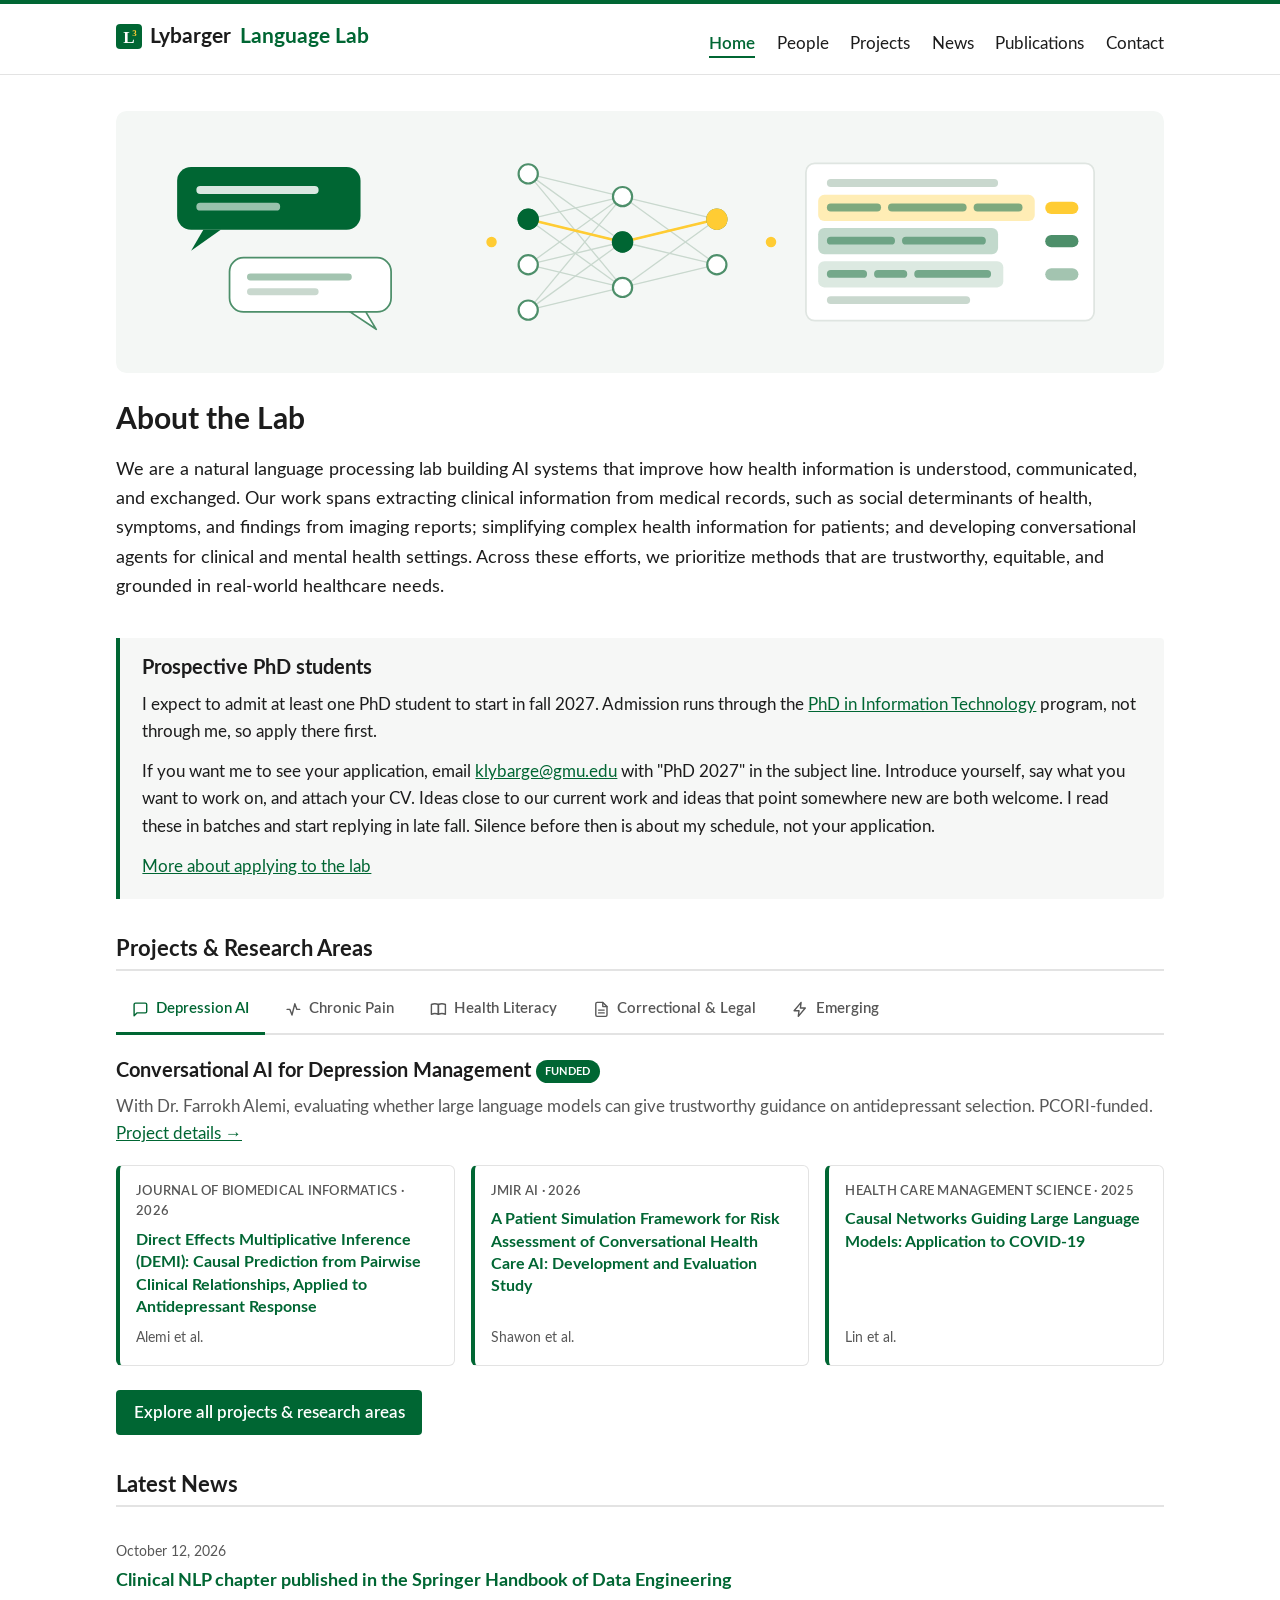
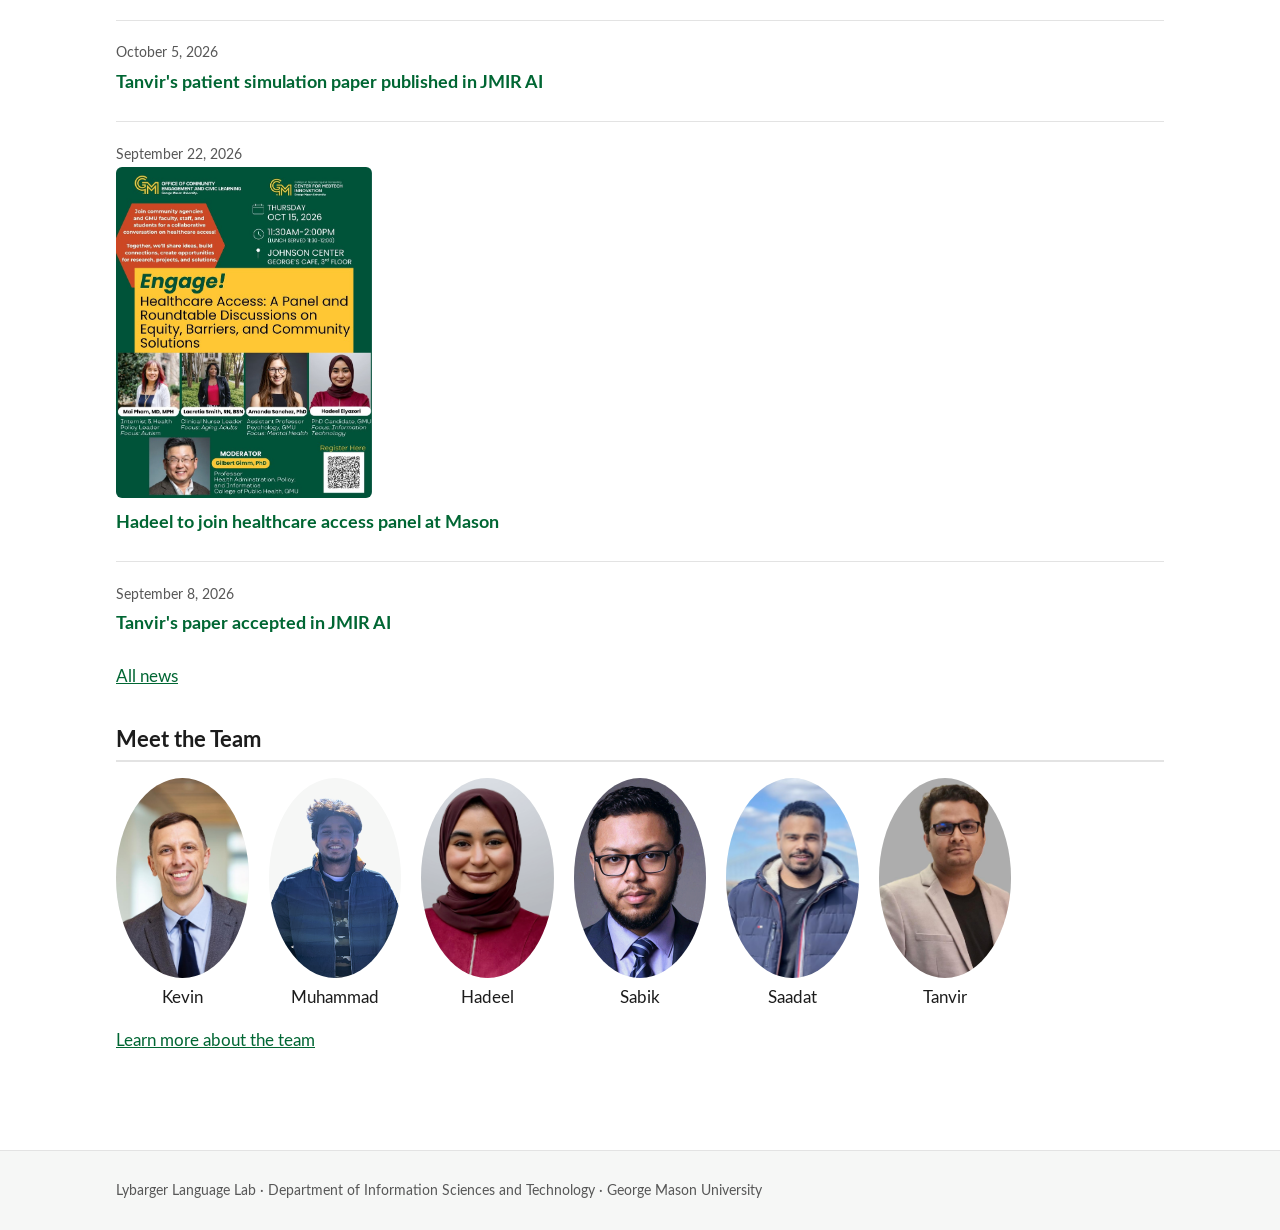
==== site/index.html @ f4a23578 "Sync bib from Tenure: DEMI published, DF-RAG DOI, 2022 abstracts, arXiv preprints; generator accepts" ====
<!DOCTYPE html>
<html lang="en">
<head>
<meta charset="utf-8">
<meta name="viewport" content="width=device-width, initial-scale=1">
<title>Lybarger Language Lab</title>
<meta name="description" content="The Lybarger Language Lab at George Mason University builds NLP and AI systems that improve how health information is understood, communicated, and exchanged.">
<meta property="og:site_name" content="Lybarger Language Lab">
<meta property="og:type" content="website">
<meta property="og:title" content="Lybarger Language Lab">
<meta property="og:description" content="The Lybarger Language Lab at George Mason University builds NLP and AI systems that improve how health information is understood, communicated, and exchanged.">
<meta property="og:url" content="https://www.lybargerlanguagelab.org/">
<meta property="og:image" content="https://www.lybargerlanguagelab.org/assets/images/social-card.png">
<meta property="og:image:alt" content="Lybarger Language Lab: natural language processing and AI for health, George Mason University">
<meta name="twitter:card" content="summary_large_image">
<link rel="canonical" href="https://www.lybargerlanguagelab.org/">
<link rel="icon" href="assets/images/favicon.svg" type="image/svg+xml">
<link rel="stylesheet" href="assets/css/styles.css">
<script type="application/ld+json">
{
  "@context": "https://schema.org",
  "@type": "ResearchOrganization",
  "name": "Lybarger Language Lab",
  "url": "https://www.lybargerlanguagelab.org/",
  "logo": "https://www.lybargerlanguagelab.org/assets/images/social-card.png",
  "parentOrganization": {
    "@type": "CollegeOrUniversity",
    "name": "George Mason University"
  },
  "founder": {"@type": "Person", "name": "Kevin Lybarger"},
  "knowsAbout": ["natural language processing", "clinical informatics",
    "health AI", "conversational agents", "information extraction"]
}
</script>
</head>
<body>
<a class="skip-link" href="#main">Skip to content</a>
<header class="site-header">
  <div class="wrap header-inner">
    <a class="brand" href="index.html"><img class="brand-mark" src="assets/images/favicon.svg" alt="">Lybarger <span>Language Lab</span></a>
    <nav aria-label="Main">
      <ul>
        <li><a href="index.html" aria-current="page">Home</a></li>
        <li><a href="people.html">People</a></li>
        <li><a href="projects.html">Projects</a></li>
        <li><a href="news.html">News</a></li>
        <li><a href="publications.html">Publications</a></li>
        <li><a href="contact.html">Contact</a></li>
      </ul>
    </nav>
  </div>
</header>
<main id="main" class="wrap">

<img class="hero-img" src="assets/images/hero-banner.svg" alt="" width="1200" height="300">

<h1>About the Lab</h1>
<p class="lede">We are a natural language processing lab building AI systems that improve how health information is understood, communicated, and exchanged. Our work spans extracting clinical information from medical records, such as social determinants of health, symptoms, and findings from imaging reports; simplifying complex health information for patients; and developing conversational agents for clinical and mental health settings. Across these efforts, we prioritize methods that are trustworthy, equitable, and grounded in real-world healthcare needs.</p>

<section class="notice" id="prospective-students" aria-labelledby="prospective-students-heading">
  <h2 id="prospective-students-heading">Prospective PhD students</h2>
  <p>I expect to admit at least one PhD student to start in fall 2027. Admission runs through the <a href="https://ist.gmu.edu/academics/graduate-programs/phd-information-technology">PhD in Information Technology</a> program, not through me, so apply there first.</p>
  <p>If you want me to see your application, email <a href="mailto:klybarge@gmu.edu">klybarge@gmu.edu</a> with &quot;PhD 2027&quot; in the subject line. Introduce yourself, say what you want to work on, and attach your CV. Ideas close to our current work and ideas that point somewhere new are both welcome. I read these in batches and start replying in late fall. Silence before then is about my schedule, not your application.</p>
  <p><a href="contact.html#prospective-students">More about applying to the lab</a></p>
</section>

<h2>Projects &amp; Research Areas</h2>
<div class="tabs" id="research-tabs">
  <div class="tab-list" role="tablist" aria-label="Projects and research areas">
    <button type="button" class="tab" role="tab" id="tab-depression-ai" aria-controls="panel-depression-ai" aria-selected="true"><svg viewBox="0 0 24 24" fill="none" stroke="currentColor" stroke-width="2" stroke-linecap="round" stroke-linejoin="round" aria-hidden="true"><path d="M21 15a2 2 0 01-2 2H7l-4 4V5a2 2 0 012-2h14a2 2 0 012 2z"/></svg>Depression AI</button>
    <button type="button" class="tab" role="tab" id="tab-chronic-pain" aria-controls="panel-chronic-pain" aria-selected="false" tabindex="-1"><svg viewBox="0 0 24 24" fill="none" stroke="currentColor" stroke-width="2" stroke-linecap="round" stroke-linejoin="round" aria-hidden="true"><path d="M3 12h4l3 8 4-16 3 8h4"/></svg>Chronic Pain</button>
    <button type="button" class="tab" role="tab" id="tab-health-literacy" aria-controls="panel-health-literacy" aria-selected="false" tabindex="-1"><svg viewBox="0 0 24 24" fill="none" stroke="currentColor" stroke-width="2" stroke-linecap="round" stroke-linejoin="round" aria-hidden="true"><path d="M2 5c3-1.4 7-1.4 10 0v14c-3-1.4-7-1.4-10 0V5z"/><path d="M22 5c-3-1.4-7-1.4-10 0v14c3-1.4 7-1.4 10 0V5z"/></svg>Health Literacy</button>
    <button type="button" class="tab" role="tab" id="tab-correctional-records" aria-controls="panel-correctional-records" aria-selected="false" tabindex="-1"><svg viewBox="0 0 24 24" fill="none" stroke="currentColor" stroke-width="2" stroke-linecap="round" stroke-linejoin="round" aria-hidden="true"><path d="M14 2H6a2 2 0 00-2 2v16a2 2 0 002 2h12a2 2 0 002-2V8z"/><path d="M14 2v6h6M8 13h8M8 17h8"/></svg>Correctional &amp; Legal</button>
    <button type="button" class="tab" role="tab" id="tab-emerging" aria-controls="panel-emerging" aria-selected="false" tabindex="-1"><svg viewBox="0 0 24 24" fill="none" stroke="currentColor" stroke-width="2" stroke-linecap="round" stroke-linejoin="round" aria-hidden="true"><path d="M13 2 3 14h7l-1 8 10-12h-7l1-8z"/></svg>Emerging</button>
  </div>

  <section class="tab-panel" role="tabpanel" id="panel-depression-ai" aria-labelledby="tab-depression-ai">
    <h3>Conversational AI for Depression Management <span class="badge">Funded</span></h3>
    <p class="tab-summary">With Dr. Farrokh Alemi, evaluating whether large language models can give trustworthy guidance on antidepressant selection. PCORI-funded. <a href="projects.html#depression-ai">Project details &rarr;</a></p>
    <ul class="paper-grid">
      <li class="paper-card">
        <p class="paper-venue">Journal of Biomedical Informatics &middot; 2026</p>
        <h4><a href="https://doi.org/10.1016/j.jbi.2026.105111">Direct Effects Multiplicative Inference (DEMI): Causal Prediction from Pairwise Clinical Relationships, Applied to Antidepressant Response</a></h4>
        <p class="paper-authors">Alemi et al.</p>
      </li>
      <li class="paper-card">
        <p class="paper-venue">JMIR AI &middot; 2026</p>
        <h4><a href="https://doi.org/10.2196/100772">A Patient Simulation Framework for Risk Assessment of Conversational Health Care AI: Development and Evaluation Study</a></h4>
        <p class="paper-authors">Shawon et al.</p>
      </li>
      <li class="paper-card">
        <p class="paper-venue">Health Care Management Science &middot; 2025</p>
        <h4><a href="https://doi.org/10.1007/s10729-025-09724-8">Causal Networks Guiding Large Language Models: Application to COVID-19</a></h4>
        <p class="paper-authors">Lin et al.</p>
      </li>
    </ul>
  </section>

  <section class="tab-panel" role="tabpanel" id="panel-chronic-pain" aria-labelledby="tab-chronic-pain">
    <h3>Understanding Chronic Pain through Language <span class="badge">Funded</span></h3>
    <p class="tab-summary">Capturing patients' lived experience of chronic knee pain from motivational-interviewing transcripts, with annotation methods and extraction models built for them. NIH-funded. <a href="projects.html#chronic-pain">Project details &rarr;</a></p>
    <ul class="paper-grid">
      <li class="paper-card">
        <p class="paper-venue">CL4Health @ NAACL &middot; 2025</p>
        <h4><a href="https://doi.org/10.18653/v1/2025.cl4health-1.28">Capturing Patients' Lived Experiences with Chronic Pain through Motivational Interviewing and Information Extraction</a></h4>
        <p class="paper-authors">Elyazori et al.</p>
      </li>
      <li class="paper-card">
        <p class="paper-venue">NCUR &middot; 2026 <span class="paper-status">Poster</span></p>
        <h4>Capturing the Lived Experiences of Individuals with Chronic Pain through Motivational Interviewing</h4>
        <p class="paper-authors">Abdulrazzaq et al.</p>
      </li>
      <li class="paper-card">
        <p class="paper-venue">NCUR &middot; 2026 <span class="paper-status">Poster</span></p>
        <h4>Extracting Biopsychosocial Insights from Motivational Interview Transcripts on Chronic Pain Using Natural Language Processing</h4>
        <p class="paper-authors">Abdulrazzaq et al.</p>
      </li>
    </ul>
  </section>

  <section class="tab-panel" role="tabpanel" id="panel-health-literacy" aria-labelledby="tab-health-literacy">
    <h3>Health Literacy &amp; Text Simplification</h3>
    <p class="tab-summary">Making health information easier for patients to understand: annotated corpora for cancer education, readability-controlled question answering, and efficient extraction for health-communication materials. <a href="projects.html#health-literacy">Area details &rarr;</a></p>
    <ul class="paper-grid">
      <li class="paper-card">
        <p class="paper-venue">Journal of Biomedical Informatics &middot; 2024</p>
        <h4><a href="https://doi.org/10.1016/j.jbi.2024.104727">Health Text Simplification: An Annotated Corpus for Digestive Cancer Education and Novel Strategies for Reinforcement Learning</a></h4>
        <p class="paper-authors">Rahman et al.</p>
      </li>
      <li class="paper-card">
        <p class="paper-venue">PLOS Digital Health &middot; 2026</p>
        <h4><a href="https://doi.org/10.1371/journal.pdig.0001275">Efficient Information Extraction Using LLMs and Knowledge Distillation: A Study on HPV Health Communication</a></h4>
        <p class="paper-authors">Khan et al.</p>
      </li>
      <li class="paper-card">
        <p class="paper-venue">TSAR Workshop &middot; 2025</p>
        <h4><a href="https://doi.org/10.18653/v1/2025.tsar-1.5">Evaluating Health Question Answering Under Readability-Controlled Style Perturbations</a></h4>
        <p class="paper-authors">Rahman et al.</p>
      </li>
      <li class="paper-card">
        <p class="paper-venue">NCI Junior Investigator Meeting &middot; 2024 <span class="paper-status">Poster</span></p>
        <h4>Health Text Simplification: An Annotated Corpus for Digestive Cancer Education &amp; Novel Strategies for Reinforcement Learning</h4>
        <p class="paper-authors">Rahman &amp; Irbaz</p>
      </li>
    </ul>
  </section>

  <section class="tab-panel" role="tabpanel" id="panel-correctional-records" aria-labelledby="tab-correctional-records">
    <h3>NLP for Correctional &amp; Legal Records</h3>
    <p class="tab-summary">Extracting information from correctional and legal case records: probation and parole supervisory notes, and handwritten assault and violence reports. <a href="projects.html#correctional-records">Area details &rarr;</a></p>
    <ul class="paper-grid">
      <li class="paper-card">
        <p class="paper-venue">Federal Probation &middot; 2023</p>
        <h4>Exploring Probation and Parole Records Using Natural Language Processing: A Case Study of Supervisory Condition Notes</h4>
        <p class="paper-authors">Elyazori</p>
      </li>
      <li class="paper-card">
        <p class="paper-venue">AMIA Symposium Workshop &middot; 2024 <span class="paper-status">Poster</span></p>
        <h4>Optical Character Recognition for Information Extraction from Handwritten Assault and Violence Reports</h4>
        <p class="paper-authors">Irbaz et al.</p>
      </li>
    </ul>
  </section>

  <section class="tab-panel" role="tabpanel" id="panel-emerging" aria-labelledby="tab-emerging">
    <h3>Emerging Directions</h3>
    <p class="tab-summary">Early-stage lines of work, one paper each so far: jailbreak resistance for protected LLMs, and diversity-aware retrieval-augmented generation. <a href="projects.html#emerging">Area details &rarr;</a></p>
    <ul class="paper-grid">
      <li class="paper-card">
        <p class="paper-venue">EMNLP &middot; 2026 <span class="paper-status">In press</span></p>
        <h4>ATTCK-R: Knowledge-Aware Long-Horizon Jailbreaking for Protected LLMs</h4>
        <p class="paper-authors">Rahman et al.</p>
      </li>
      <li class="paper-card">
        <p class="paper-venue">Findings of EACL &middot; 2026</p>
        <h4><a href="https://aclanthology.org/2026.findings-eacl.150/">DF-RAG: Query-Aware Diversity for Retrieval-Augmented Generation</a></h4>
        <p class="paper-authors">Khan et al.</p>
      </li>
    </ul>
  </section>
</div>
<p><a class="btn" href="projects.html">Explore all projects &amp; research areas</a></p>

<h2>Latest News</h2>
<article class="news-item">
  <time datetime="2026-10-12">October 12, 2026</time>
  <h3><a href="news.html#2026-10-12-springer-clinical-nlp-chapter">Clinical NLP chapter published in the Springer Handbook of Data Engineering</a></h3>
</article>
<article class="news-item">
  <time datetime="2026-10-05">October 5, 2026</time>
  <h3><a href="news.html#2026-10-05-tanvir-jmir-ai-published">Tanvir's patient simulation paper published in JMIR AI</a></h3>
</article>
<article class="news-item">
  <time datetime="2026-09-22">September 22, 2026</time>
  <a class="news-item-featured" href="news.html#2026-09-22-hadeel-healthcare-access-panel">
    <img src="assets/images/hadeel-healthcare-panel.jpg" alt="Flyer for the Healthcare Access panel and roundtable, October 15, 2026">
    <h3>Hadeel to join healthcare access panel at Mason</h3>
  </a>
</article>
<article class="news-item">
  <time datetime="2026-09-08">September 8, 2026</time>
  <h3><a href="news.html#2026-09-08-JMIR-AI-Simulation-Paper">Tanvir's paper accepted in JMIR AI</a></h3>
</article>
<p><a href="news.html">All news</a></p>

<h2>Meet the Team</h2>
<ul class="team-strip">
  <li><a href="kevin-lybarger.html"><img class="headshot" src="assets/images/kevin-lybarger.jpg" alt="" width="200" height="200"><span>Kevin</span></a></li>
  <li><a href="mushfiqur-rahman.html"><img class="headshot" src="assets/images/mushfiqur-rahman.png" alt="" width="200" height="200"><span>Muhammad</span></a></li>
  <li><a href="hadeel-elyazori.html"><img class="headshot" src="assets/images/hadeel-elyazori.png" alt="" width="200" height="200"><span>Hadeel</span></a></li>
  <li><a href="sabik-irbaz.html"><img class="headshot" src="assets/images/sabik-irbaz.png" alt="" width="200" height="200"><span>Sabik</span></a></li>
  <li><a href="saadat-khan.html"><img class="headshot" src="assets/images/saadat-khan.jpeg" alt="" width="200" height="200"><span>Saadat</span></a></li>
  <li><a href="tanvir-shawon.html"><img class="headshot" src="assets/images/tanvir-shawon.jpg" alt="" width="200" height="200"><span>Tanvir</span></a></li>
</ul>
<p><a href="people.html">Learn more about the team</a></p>

</main>
<footer class="site-footer">
  <div class="wrap">
    <p>Lybarger Language Lab &middot; Department of Information Sciences and Technology &middot; George Mason University</p>
  </div>
</footer>
<script>
(function () {
  "use strict";
  var root = document.getElementById("research-tabs");
  if (!root) return;
  var tabs = Array.prototype.slice.call(root.querySelectorAll('[role="tab"]'));
  var panels = root.querySelectorAll('[role="tabpanel"]');

  // Panels stay visible until this runs, so the content still reads without JS.
  root.classList.add("tabs-ready");

  function select(tab, focus) {
    tabs.forEach(function (t) {
      var on = t === tab;
      t.setAttribute("aria-selected", String(on));
      t.tabIndex = on ? 0 : -1;
    });
    Array.prototype.forEach.call(panels, function (p) {
      p.hidden = p.id !== tab.getAttribute("aria-controls");
    });
    if (focus) tab.focus();
  }

  tabs.forEach(function (tab, i) {
    tab.addEventListener("click", function () { select(tab, false); });
    tab.addEventListener("keydown", function (e) {
      var next = null;
      if (e.key === "ArrowRight") next = tabs[(i + 1) % tabs.length];
      else if (e.key === "ArrowLeft") next = tabs[(i - 1 + tabs.length) % tabs.length];
      else if (e.key === "Home") next = tabs[0];
      else if (e.key === "End") next = tabs[tabs.length - 1];
      if (next) { e.preventDefault(); select(next, true); }
    });
  });

  select(tabs[0], false);
})();
</script>
</body>
</html>
---- site/assets/css/styles.css ----
/* Lybarger Language Lab - single site stylesheet.
   Mobile-first. No framework, no preprocessor.
   Palette: neutral base, Mason green accent, gold reserved for focus. */

@font-face {
  font-family: "Lato";
  src: url("../fonts/lato-regular.woff2") format("woff2");
  font-weight: 400;
  font-style: normal;
  font-display: swap;
}

@font-face {
  font-family: "Lato";
  src: url("../fonts/lato-semibold.woff2") format("woff2");
  font-weight: 600;
  font-style: normal;
  font-display: swap;
}

@font-face {
  font-family: "Lato";
  src: url("../fonts/lato-bold.woff2") format("woff2");
  font-weight: 700;
  font-style: normal;
  font-display: swap;
}

:root {
  --green: #006633;
  --green-dark: #004d26;
  --gold: #ffcc33;
  --text: #1c1c1c;
  --muted: #575757;
  --rule: #e3e3e3;
  --bg: #ffffff;
  --bg-soft: #f6f7f6;
  --content: 68rem;
}

* { box-sizing: border-box; }

html { scroll-behavior: smooth; }

body {
  margin: 0;
  font-family: "Lato", "Segoe UI", "Helvetica Neue", Arial, system-ui, sans-serif;
  font-size: 1.0625rem;
  line-height: 1.6;
  color: var(--text);
  background: var(--bg);
}

.wrap {
  max-width: var(--content);
  margin-inline: auto;
  padding-inline: 1.25rem;
}

/* ---------- chrome ---------- */

.skip-link {
  position: absolute;
  left: -999px;
  top: 0;
  background: var(--green);
  color: #fff;
  padding: 0.5rem 1rem;
  z-index: 10;
}

.skip-link:focus { left: 0; }

.site-header {
  border-top: 4px solid var(--green);
  border-bottom: 1px solid var(--rule);
  background: var(--bg);
}

.header-inner {
  display: flex;
  flex-wrap: wrap;
  align-items: baseline;
  justify-content: space-between;
  gap: 0.25rem 2rem;
  padding-block: 1rem;
}

.brand {
  display: inline-flex;
  align-items: center;
  gap: 0.55rem;
  font-size: 1.3rem;
  font-weight: 700;
  color: var(--text);
  text-decoration: none;
  white-space: nowrap;
}

.brand-mark { width: 1.6rem; height: 1.6rem; }

.brand span { color: var(--green); }

.site-header nav ul {
  list-style: none;
  display: flex;
  flex-wrap: wrap;
  gap: 0.25rem 1.35rem;
  margin: 0;
  padding: 0;
}

.site-header nav a {
  color: var(--text);
  text-decoration: none;
  padding-block: 0.25rem;
  border-bottom: 2px solid transparent;
}

.site-header nav a:hover { border-bottom-color: var(--green); }

.site-header nav a[aria-current="page"] {
  color: var(--green);
  font-weight: 600;
  border-bottom-color: var(--green);
}

main { padding-block: 2.25rem 3rem; }

.site-footer {
  border-top: 1px solid var(--rule);
  background: var(--bg-soft);
  color: var(--muted);
  font-size: 0.9rem;
  padding-block: 1.5rem;
  margin-top: 2rem;
}

.site-footer p { margin: 0.25rem 0; }

/* ---------- typography ---------- */

h1 { font-size: 1.9rem; line-height: 1.25; margin: 0 0 1rem; }

h2 {
  font-size: 1.4rem;
  line-height: 1.3;
  margin: 2.25rem 0 0.75rem;
  padding-bottom: 0.3rem;
  border-bottom: 2px solid var(--rule);
}

h3 { font-size: 1.15rem; margin: 1.5rem 0 0.5rem; }

p { margin: 0 0 1rem; }

a { color: var(--green); }

a:hover { color: var(--green-dark); }

:focus-visible {
  outline: 3px solid var(--gold);
  outline-offset: 2px;
}

.lede {
  font-size: 1.15rem;
}

.muted { color: var(--muted); }

.btn {
  display: inline-block;
  background: var(--green);
  color: #fff;
  text-decoration: none;
  padding: 0.55rem 1.1rem;
  border-radius: 4px;
  font-weight: 600;
}

.btn:hover { background: var(--green-dark); color: #fff; }

/* ---------- notice block (standing announcements, e.g. recruiting) ---------- */

.notice {
  background: var(--bg-soft);
  border-left: 4px solid var(--green);
  border-radius: 0 4px 4px 0;
  padding: 1.1rem 1.4rem 1.2rem;
  margin: 2.25rem 0;
}

.notice h2 {
  margin: 0 0 0.6rem;
  font-size: 1.25rem;
  padding-bottom: 0;
  border-bottom: 0;
}

.notice p { margin: 0 0 0.8rem; }

.notice p:last-child { margin-bottom: 0; }

.notice:target { outline: 3px solid var(--gold); outline-offset: 3px; }

/* ---------- cards (people, projects, home team strip) ---------- */

.cards {
  display: grid;
  /* 19rem minimum caps the grid at three columns inside the 68rem
     content width, so five students break 3 + 2, never 4 + 1. */
  grid-template-columns: repeat(auto-fill, minmax(19rem, 1fr));
  gap: 1.75rem;
  padding: 0;
  margin: 1rem 0;
  list-style: none;
}

.card h3 { margin: 0.6rem 0 0.1rem; }

.card .role { color: var(--muted); margin: 0 0 0.4rem; }

.headshot {
  width: 100%;
  aspect-ratio: 1 / 1;
  object-fit: cover;
  /* Anchor the square crop to the top of the photo so portrait
     images lose their bottom, not the tops of heads. */
  object-position: top;
  border-radius: 6px;
  background: var(--bg-soft);
  display: block;
}

.link-row {
  font-size: 0.9rem;
  margin: 0 0 0.6rem;
  display: flex;
  flex-wrap: wrap;
  gap: 0.35rem;
}

.link-row a { white-space: nowrap; }

.icon-link {
  display: inline-flex;
  align-items: center;
  justify-content: center;
  width: 2rem;
  height: 2rem;
  border-radius: 5px;
  color: var(--green);
}

.icon-link svg { width: 1.15rem; height: 1.15rem; }

.icon-link:hover {
  color: #ffffff;
  background: var(--green);
}

.person-bio { font-size: 0.95rem; }

.person-wide {
  display: grid;
  grid-template-columns: 1fr;
  gap: 0.5rem 2rem;
  margin: 1rem 0 2rem;
}

@media (min-width: 42rem) {
  .person-wide { grid-template-columns: 13rem 1fr; align-items: start; }
}

.person-wide .headshot { max-width: 13rem; }

.person-wide h3 { margin: 0 0 0.1rem; font-size: 1.3rem; }

.person-wide .person-bio { font-size: 1rem; }

/* People cards link to member pages. Photo and name share one anchor on
   the grid cards (same reasoning as .team-strip a). On the wide faculty
   entry the grid separates them, so the photo gets its own anchor, hidden
   from keyboard and assistive tech (tabindex=-1, aria-hidden) so the name
   link stays the single target. */
.card-link {
  display: block;
  color: inherit;
  text-decoration: none;
}

.card-link h3,
h3 > .card-link { color: var(--green); }

.card-link:hover h3,
.card-link:focus-visible h3,
h3 > .card-link:hover,
h3 > .card-link:focus-visible { text-decoration: underline; }

/* Hovering the wide entry's photo underlines its name too. */
.person-wide:has(> .card-link:hover) h3 > .card-link { text-decoration: underline; }

.card-link:focus-visible {
  outline: 3px solid var(--gold);
  outline-offset: 3px;
  border-radius: 6px;
}

.person-teaser { font-size: 0.95rem; margin: 0 0 0.4rem; }

.interests {
  font-size: 0.9rem;
  color: var(--muted);
  margin: 0 0 0.6rem;
}

.interests strong { color: var(--text); font-weight: 600; }

/* Member page header: the same two-column block as the wide People entry,
   with an h1 in place of the h3. */
.member-header { margin-bottom: 1.5rem; }

.member-header h1 { margin: 0 0 0.1rem; }

.member-header .role { color: var(--muted); margin: 0 0 0.5rem; }

.hero-img {
  display: block;
  width: 100%;
  height: auto;
  border-radius: 8px;
  margin: 0 0 1.75rem;
}

.team-strip {
  display: grid;
  grid-template-columns: repeat(auto-fill, minmax(7.5rem, 1fr));
  gap: 1.25rem;
  list-style: none;
  padding: 0;
  margin: 1rem 0;
  text-align: center;
}

.team-strip img { border-radius: 50%; }

/* Each strip entry is one link covering photo and name, so keyboard and
   screen reader users get a single target per person, not two adjacent
   links to the same place. */
.team-strip a {
  display: block;
  color: inherit;
  text-decoration: none;
}

.team-strip a span { display: block; margin-top: 0.35rem; }

.team-strip a:hover span,
.team-strip a:focus-visible span { text-decoration: underline; }

.team-strip a:hover img {
  box-shadow: 0 0 0 3px var(--bg), 0 0 0 5px var(--green);
}

.team-strip a:focus-visible {
  outline: 3px solid var(--gold);
  outline-offset: 3px;
  border-radius: 6px;
}

/* Arriving from a home-page team-strip link: mark the person who was asked
   for. An outline, not the padded inset bar used for news items: cards are
   grid items, and padding would resize the headshot and shift the row. */
.person-wide, .card { scroll-margin-block-start: 2rem; }

.person-wide:target,
.card:target {
  outline: 3px solid var(--gold);
  outline-offset: 0.6rem;
  border-radius: 4px;
}

/* ---------- news ---------- */

.news-item {
  border-bottom: 1px solid var(--rule);
  padding-block: 1.1rem;
  scroll-margin-block-start: 1.5rem;
}

/* Arriving from a home-page headline: mark the item that was asked for.
   The rule is an inset shadow, not a border, so nothing shifts. */
.news-item:target {
  background: var(--bg-soft);
  box-shadow: inset 0.25rem 0 0 var(--gold);
  padding-inline: 1rem;
  margin-inline: -1rem;
}

/* Home strip headlines link to the matching item on the News page.
   Underline on hover only: four underlined headings in a row is noisy. */
.news-item h3 a { text-decoration: none; }

.news-item h3 a:hover,
.news-item h3 a:focus-visible { text-decoration: underline; }

/* A news item with a photo: image stacked above the heading, both inside
   one link so keyboard/screen-reader users get a single target. */
.news-item-featured {
  display: block;
  color: inherit;
  text-decoration: none;
}

.news-item-featured img {
  display: block;
  width: 100%;
  max-width: 16rem;
  height: auto;
  border-radius: 6px;
  margin: 0 0 0.6rem;
}

.news-item-featured h3 { color: var(--green); }

.news-item-featured:hover h3,
.news-item-featured:focus-visible h3 { text-decoration: underline; }

.news-item:last-of-type { border-bottom: none; }

.news-item h2, .news-item h3 {
  border: none;
  margin: 0.15rem 0 0.4rem;
  font-size: 1.15rem;
  padding: 0;
}

.news-figure {
  display: block;
  width: 100%;
  max-width: 32rem;
  height: auto;
  border-radius: 6px;
  margin: 0.6rem 0 0.75rem;
}

/* Figure beside the text, opt-in: class="news-item news-side". The figure
   takes the left column across all rows; date, headline, and text fill the
   right column in source order. Below 56rem the item stacks exactly like a
   plain one, so the markup is the same either way. */
@media (min-width: 56rem) {
  .news-side {
    display: grid;
    grid-template-columns: minmax(0, 1fr) minmax(0, 1fr);
    grid-template-rows: auto auto 1fr;
    column-gap: 1.5rem;
  }
  .news-side > * { grid-column: 2; }
  .news-side > .news-figure {
    grid-column: 1;
    grid-row: 1 / -1;
    margin: 0.3rem 0 0;
    /* Cap height so a tall flyer sits beside its text instead of running
       far past it; a wide diagram never reaches the cap. */
    width: auto;
    max-width: 100%;
    max-height: 24rem;
  }
}

.news-item p:last-child { margin-bottom: 0; }

.news-item time {
  color: var(--muted);
  font-size: 0.9rem;
}

/* ---------- publications ---------- */

.pub-list {
  list-style: none;
  padding: 0;
  margin: 0.5rem 0 1.5rem;
}

.pub-list li {
  margin-bottom: 0.9rem;
  padding-left: 1.1rem;
  border-left: 3px solid var(--rule);
  font-size: 0.97rem;
}

.highlight-grid {
  display: grid;
  grid-template-columns: repeat(auto-fill, minmax(18rem, 1fr));
  gap: 1.25rem;
  list-style: none;
  padding: 0;
  margin: 1rem 0 1.5rem;
}

.highlight-card {
  border: 1px solid var(--rule);
  border-top: 4px solid var(--green);
  border-radius: 6px;
  padding: 1rem 1.1rem;
  font-size: 0.95rem;
}

.highlight-card .title {
  display: block;
  font-weight: 600;
  line-height: 1.4;
  margin-bottom: 0.4rem;
}

.highlight-card p { margin: 0 0 0.35rem; }

.highlight-card .card-authors { font-size: 0.9rem; }

.highlight-card .venue { color: var(--muted); font-size: 0.9rem; }

.award {
  display: inline-block;
  color: var(--green-dark);
  background: #fff7dd;
  border: 1px solid var(--gold);
  border-radius: 4px;
  padding: 0 0.45rem;
  font-size: 0.85rem;
  font-weight: 600;
}

details.pub-collapse summary {
  cursor: pointer;
  list-style-position: outside;
}

details.pub-collapse summary h2 {
  display: inline-block;
  margin: 2.25rem 0 0.75rem;
  width: calc(100% - 2rem);
  vertical-align: top;
}

/* ---------- projects ---------- */

.badge {
  display: inline-block;
  vertical-align: middle;
  margin-right: 0.4rem;
  padding: 0.15rem 0.55rem;
  border-radius: 999px;
  background: var(--green);
  color: #fff;
  font-size: 0.7rem;
  font-weight: 700;
  letter-spacing: 0.03em;
  text-transform: uppercase;
}

/* Sidebar + content on wide screens; the sidebar becomes a pill row above
   the content on narrow ones. */
.project-layout {
  margin-top: 2rem;
  display: grid;
  grid-template-columns: minmax(0, 1fr);
  gap: 1.5rem;
}

.project-nav ul {
  list-style: none;
  display: flex;
  flex-wrap: wrap;
  gap: 0.4rem;
  padding: 0;
  margin: 0 0 1rem;
}

.project-nav a {
  display: flex;
  align-items: center;
  gap: 0.5rem;
  padding: 0.4rem 0.8rem;
  border: 1px solid var(--rule);
  border-radius: 999px;
  color: var(--text);
  text-decoration: none;
  font-size: 0.93rem;
}

.project-nav svg { width: 1rem; height: 1rem; flex-shrink: 0; }

.project-nav a:hover { background: var(--bg-soft); color: var(--green); }

.project-nav a[aria-current] {
  background: var(--bg-soft);
  color: var(--green);
  font-weight: 600;
  border-color: var(--green);
}

@media (min-width: 56rem) {
  .project-layout {
    grid-template-columns: 13rem minmax(0, 1fr);
    gap: 2.5rem;
    align-items: start;
  }

  .project-nav { position: sticky; top: 1.5rem; }

  .project-nav ul { flex-direction: column; gap: 0.15rem; margin-bottom: 1.5rem; }

  .project-nav a {
    border: none;
    border-left: 3px solid transparent;
    border-radius: 0 6px 6px 0;
  }

  .project-nav a[aria-current] { border-left-color: var(--green); }
}

.area-section {
  padding-bottom: 2.5rem;
  margin-bottom: 2.5rem;
  border-bottom: 1px solid var(--rule);
  scroll-margin-block-start: 1.5rem;
}

.area-section:last-of-type { border-bottom: none; }

.area-header {
  display: flex;
  align-items: center;
  gap: 1rem;
  margin-bottom: 1.25rem;
}

.area-header h2 {
  margin: 0;
  padding: 0;
  border: none;
  font-size: 1.6rem;
}

.area-kicker {
  margin: 0 0 0.2rem;
  font-size: 0.85rem;
  font-weight: 600;
  color: var(--muted);
}

.area-icon {
  display: inline-flex;
  align-items: center;
  justify-content: center;
  flex-shrink: 0;
  width: 3.25rem;
  height: 3.25rem;
  border-radius: 50%;
  background: var(--bg-soft);
  color: var(--green);
}

.area-icon svg { width: 1.6rem; height: 1.6rem; }

.area-body {
  display: grid;
  grid-template-columns: minmax(0, 1fr);
  gap: 1.5rem;
}

@media (min-width: 48rem) {
  .area-body { grid-template-columns: minmax(0, 1fr) 17rem; }
}

.area-story h3,
.papers-heading {
  font-size: 0.8rem;
  letter-spacing: 0.06em;
  text-transform: uppercase;
  color: var(--green);
  margin: 1.25rem 0 0.4rem;
}

.area-story h3:first-child { margin-top: 0; }

.papers-heading { margin: 1.75rem 0 0.75rem; }

.approach-list { list-style: none; padding: 0; margin: 0; }

.approach-list li {
  position: relative;
  padding-left: 1.1rem;
  margin-bottom: 0.6rem;
}

.approach-list li::before {
  content: "";
  position: absolute;
  left: 0;
  top: 0.65em;
  width: 0.45rem;
  height: 0.45rem;
  border-radius: 50%;
  background: var(--gold);
}

.area-facts {
  align-self: start;
  background: var(--bg-soft);
  border-radius: 8px;
  padding: 1.1rem 1.2rem;
  font-size: 0.92rem;
}

.area-figure {
  display: block;
  width: 100%;
  height: auto;
  border-radius: 6px;
  margin: 0 0 0.9rem;
  background: var(--bg);
}

.area-facts dl { margin: 0; }

.area-facts dt {
  font-size: 0.75rem;
  font-weight: 700;
  letter-spacing: 0.05em;
  text-transform: uppercase;
  color: var(--muted);
  margin-top: 0.8rem;
}

.area-facts dt:first-child { margin-top: 0; }

.area-facts dd { margin: 0.2rem 0 0; }

.people-row {
  list-style: none;
  display: flex;
  flex-wrap: wrap;
  gap: 0.6rem 0.9rem;
  padding: 0;
  margin: 0.35rem 0 0;
}

.people-row a {
  display: flex;
  flex-direction: column;
  align-items: center;
  gap: 0.25rem;
  font-size: 0.8rem;
  color: var(--text);
  text-decoration: none;
}

.people-row img {
  width: 2.5rem;
  height: 2.5rem;
  border-radius: 50%;
  object-fit: cover;
  object-position: top;
}

.people-row a:hover { color: var(--green); }

.people-row a:hover img { box-shadow: 0 0 0 2px var(--bg-soft), 0 0 0 4px var(--green); }

.resources-note {
  margin: 0.9rem 0 0;
  font-size: 0.88rem;
  font-style: italic;
  color: var(--muted);
}

/* Home-page tabs: one tab per project/area, one card per paper. */
.tabs { margin: 1rem 0 1.5rem; }

.tab-list {
  display: flex;
  flex-wrap: wrap;
  gap: 0.25rem;
  border-bottom: 2px solid var(--rule);
}

.tab {
  display: inline-flex;
  align-items: center;
  gap: 0.45rem;
  font: inherit;
  font-size: 0.95rem;
  font-weight: 600;
  padding: 0.65rem 1rem;
  margin-bottom: -2px;
  border: none;
  border-bottom: 3px solid transparent;
  background: none;
  color: var(--muted);
  cursor: pointer;
}

.tab svg { width: 1.05rem; height: 1.05rem; flex-shrink: 0; }

.tab:hover { color: var(--green); background: var(--bg-soft); }

.tab[aria-selected="true"] {
  color: var(--green);
  border-bottom-color: var(--green);
}

/* Without JS the tab buttons do nothing, so hide them and show every panel. */
.tabs:not(.tabs-ready) .tab-list { display: none; }

.tab-panel { padding-top: 1.25rem; }

.tabs:not(.tabs-ready) .tab-panel + .tab-panel {
  border-top: 1px solid var(--rule);
  margin-top: 1.5rem;
}

.tab-panel h3 { margin: 0 0 0.4rem; font-size: 1.25rem; }

.tab-summary { color: var(--muted); margin: 0 0 1.1rem; }

.paper-grid {
  display: grid;
  grid-template-columns: repeat(auto-fill, minmax(16rem, 1fr));
  gap: 1rem;
  list-style: none;
  padding: 0;
  margin: 0;
}

.paper-card {
  display: flex;
  flex-direction: column;
  border: 1px solid var(--rule);
  border-left: 4px solid var(--green);
  border-radius: 6px;
  padding: 0.9rem 1rem 1rem;
  background: var(--bg);
}

.paper-venue {
  font-size: 0.8rem;
  font-weight: 600;
  letter-spacing: 0.02em;
  text-transform: uppercase;
  color: var(--muted);
  margin: 0 0 0.45rem;
}

.paper-status {
  display: inline-block;
  margin-left: 0.3rem;
  padding: 0 0.45rem;
  border: 1px solid var(--gold);
  border-radius: 4px;
  background: #fff7dd;
  color: var(--green-dark);
  font-size: 0.72rem;
  text-transform: none;
  letter-spacing: 0;
}

.paper-card h4 {
  font-size: 1rem;
  line-height: 1.4;
  margin: 0 0 0.5rem;
}

.paper-card h4 a { text-decoration: none; }

.paper-card h4 a:hover,
.paper-card h4 a:focus-visible { text-decoration: underline; }

.paper-authors {
  font-size: 0.9rem;
  color: var(--muted);
  margin: auto 0 0;
}

@media (prefers-reduced-motion: no-preference) {
  .tab, .paper-card {
    transition: color 0.15s ease, background-color 0.15s ease,
                border-color 0.15s ease, transform 0.15s ease,
                box-shadow 0.15s ease;
  }

  .paper-card:hover {
    transform: translateY(-2px);
    box-shadow: 0 6px 16px rgba(0, 0, 0, 0.08);
  }
}


/* ---------- contact ---------- */

.contact-list {
  list-style: none;
  padding: 0;
  margin: 1rem 0;
}

.contact-list li { margin-bottom: 0.6rem; }

.contact-list strong { display: inline-block; min-width: 7rem; }

/* ---------- motion ---------- */

@media (prefers-reduced-motion: no-preference) {
  .card, .highlight-card, .icon-link, .btn {
    transition: transform 0.15s ease, box-shadow 0.15s ease,
                background-color 0.15s ease, color 0.15s ease;
  }

  .card:hover, .highlight-card:hover {
    transform: translateY(-3px);
    box-shadow: 0 6px 16px rgba(0, 0, 0, 0.08);
  }
}

/* ---------- print ---------- */

@media print {
  .site-header nav, .site-footer, .skip-link { display: none; }
  body { font-size: 11pt; }
  a { color: inherit; text-decoration: none; }
  .pub-list li { border-left: none; padding-left: 0; }
}
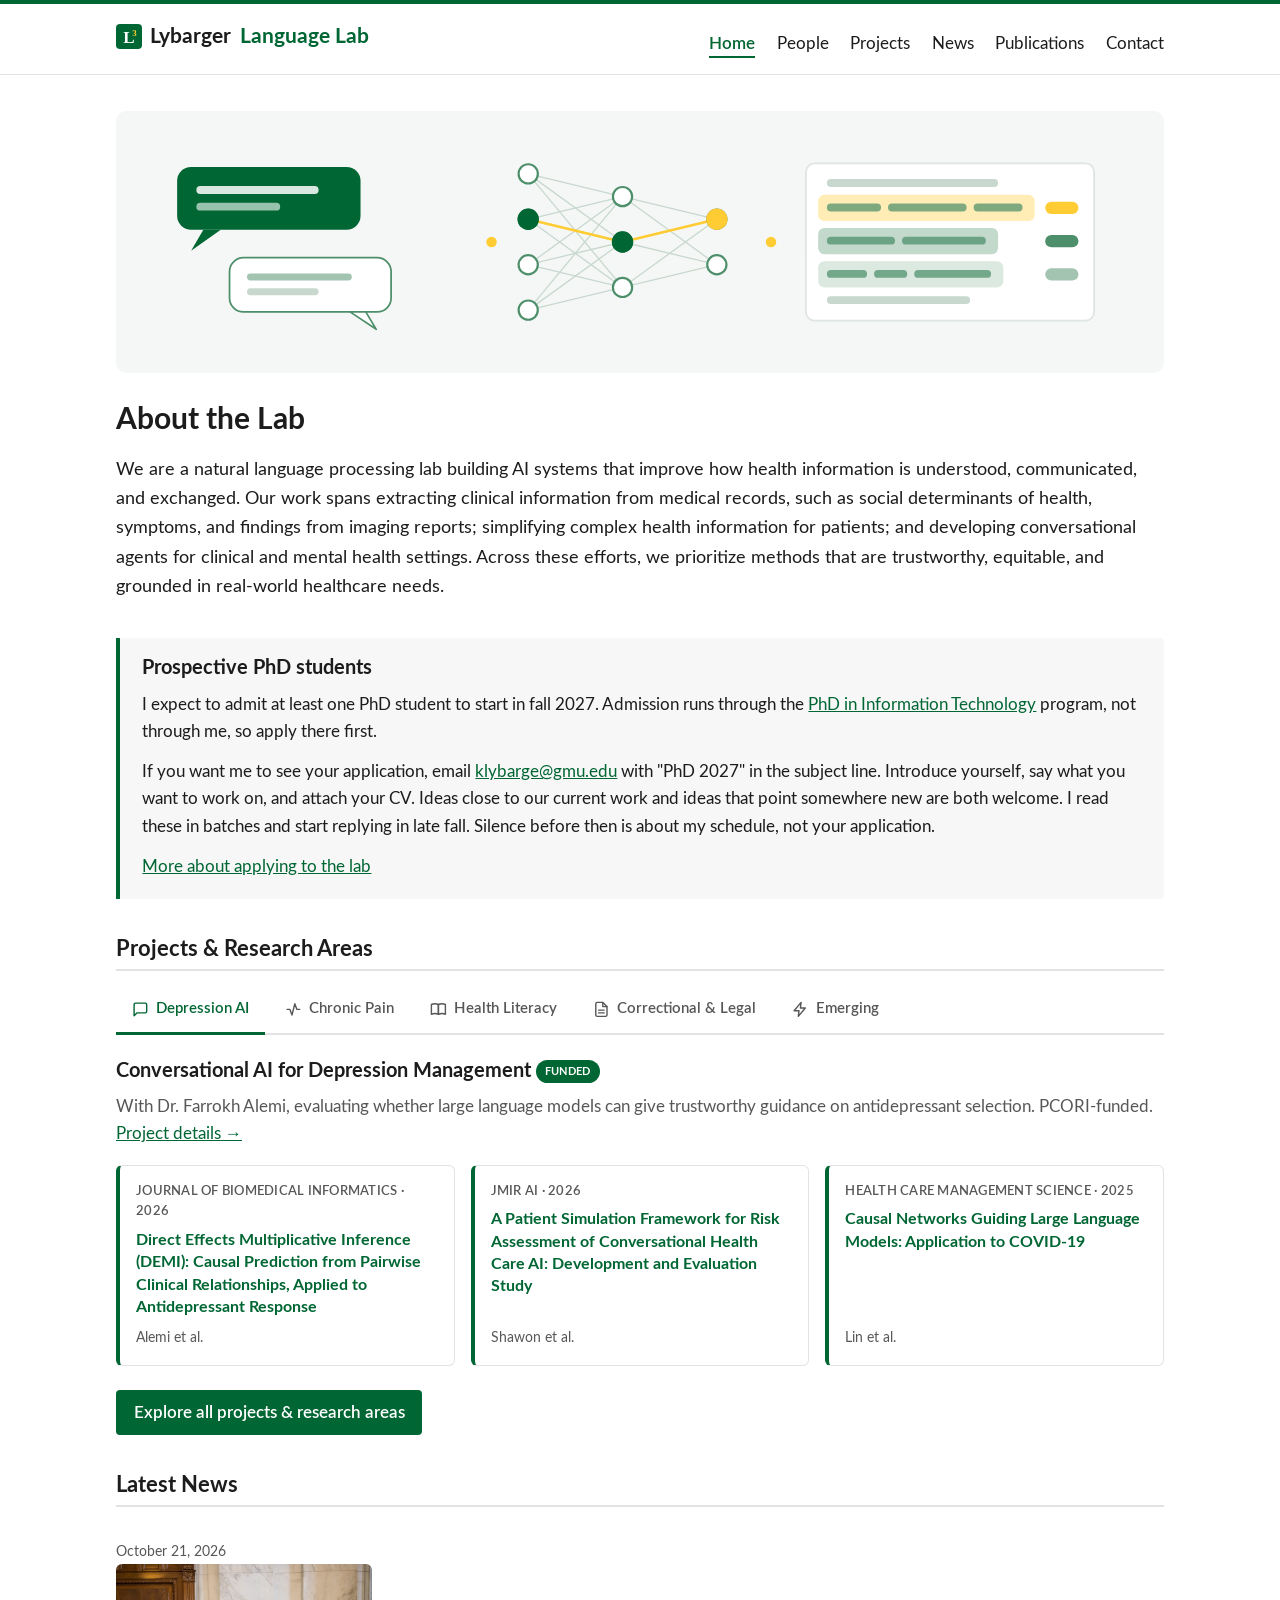
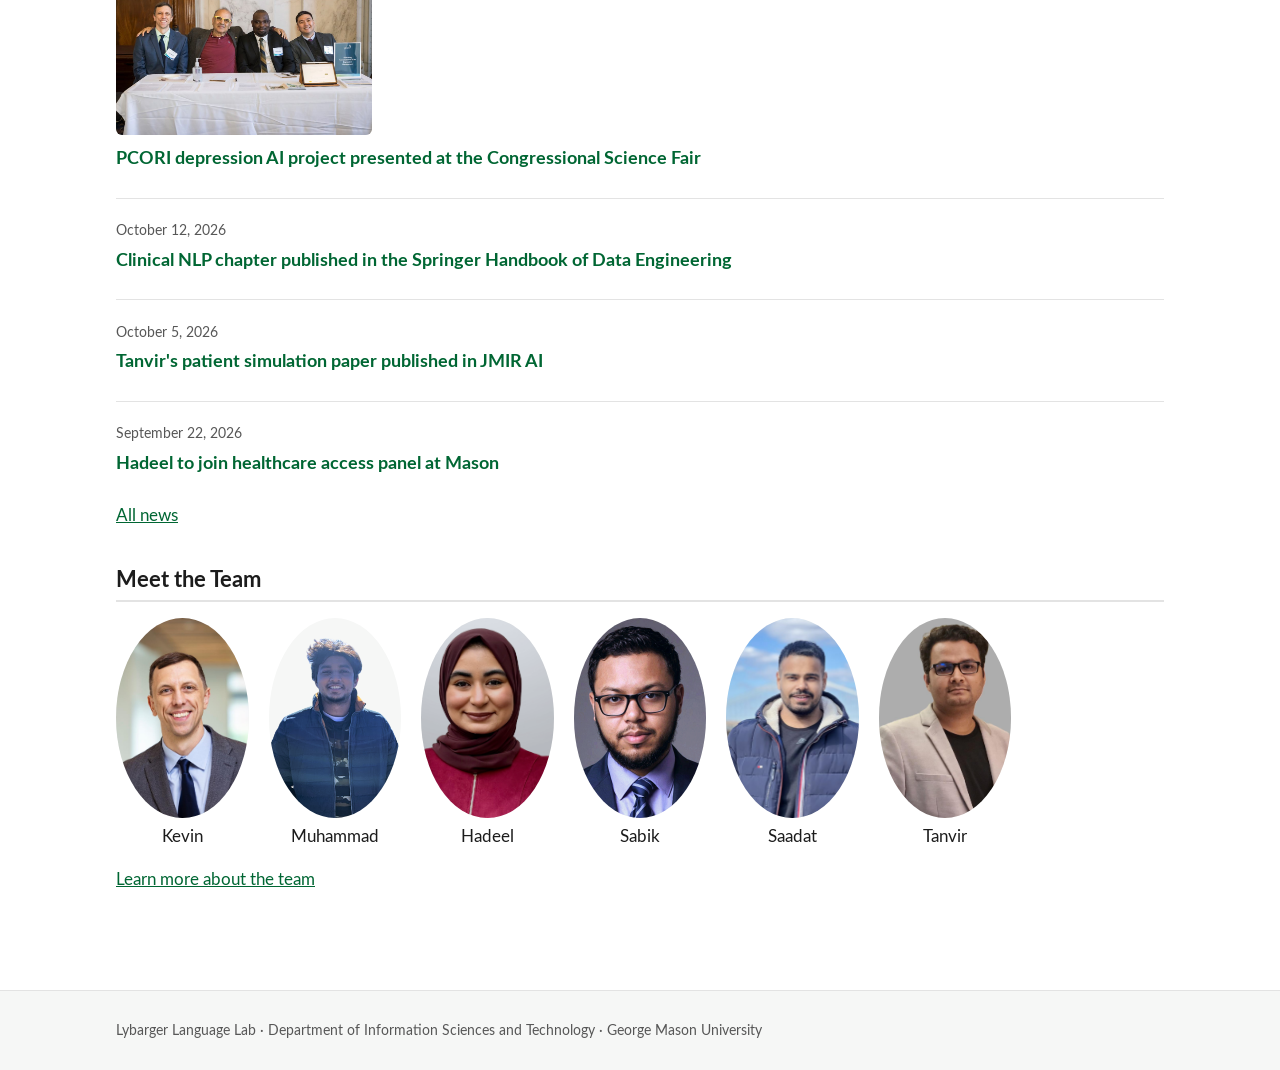
==== commit d7b2ffa2: "News: PCORI Congressional Science Fair, 2026-10-21" ====
--- a/site/index.html
+++ b/site/index.html
@@ -183,6 +183,13 @@
 
 <h2>Latest News</h2>
 <article class="news-item">
+  <time datetime="2026-10-21">October 21, 2026</time>
+  <a class="news-item-featured" href="news.html#2026-10-21-pcori-congressional-science-fair">
+    <img src="assets/images/pcori-science-fair-2026.jpg" alt="Kevin Lybarger, Farrokh Alemi, K. Pierre Eklou, and Vladimir Franzuela Cardenas at the project table, with a PCORI sign reading Evaluating Conversational AI for Depression Management" width="1000" height="667">
+    <h3>PCORI depression AI project presented at the Congressional Science Fair</h3>
+  </a>
+</article>
+<article class="news-item">
   <time datetime="2026-10-12">October 12, 2026</time>
   <h3><a href="news.html#2026-10-12-springer-clinical-nlp-chapter">Clinical NLP chapter published in the Springer Handbook of Data Engineering</a></h3>
 </article>
@@ -192,14 +199,7 @@
 </article>
 <article class="news-item">
   <time datetime="2026-09-22">September 22, 2026</time>
-  <a class="news-item-featured" href="news.html#2026-09-22-hadeel-healthcare-access-panel">
-    <img src="assets/images/hadeel-healthcare-panel.jpg" alt="Flyer for the Healthcare Access panel and roundtable, October 15, 2026">
-    <h3>Hadeel to join healthcare access panel at Mason</h3>
-  </a>
-</article>
-<article class="news-item">
-  <time datetime="2026-09-08">September 8, 2026</time>
-  <h3><a href="news.html#2026-09-08-JMIR-AI-Simulation-Paper">Tanvir's paper accepted in JMIR AI</a></h3>
+  <h3><a href="news.html#2026-09-22-hadeel-healthcare-access-panel">Hadeel to join healthcare access panel at Mason</a></h3>
 </article>
 <p><a href="news.html">All news</a></p>
 
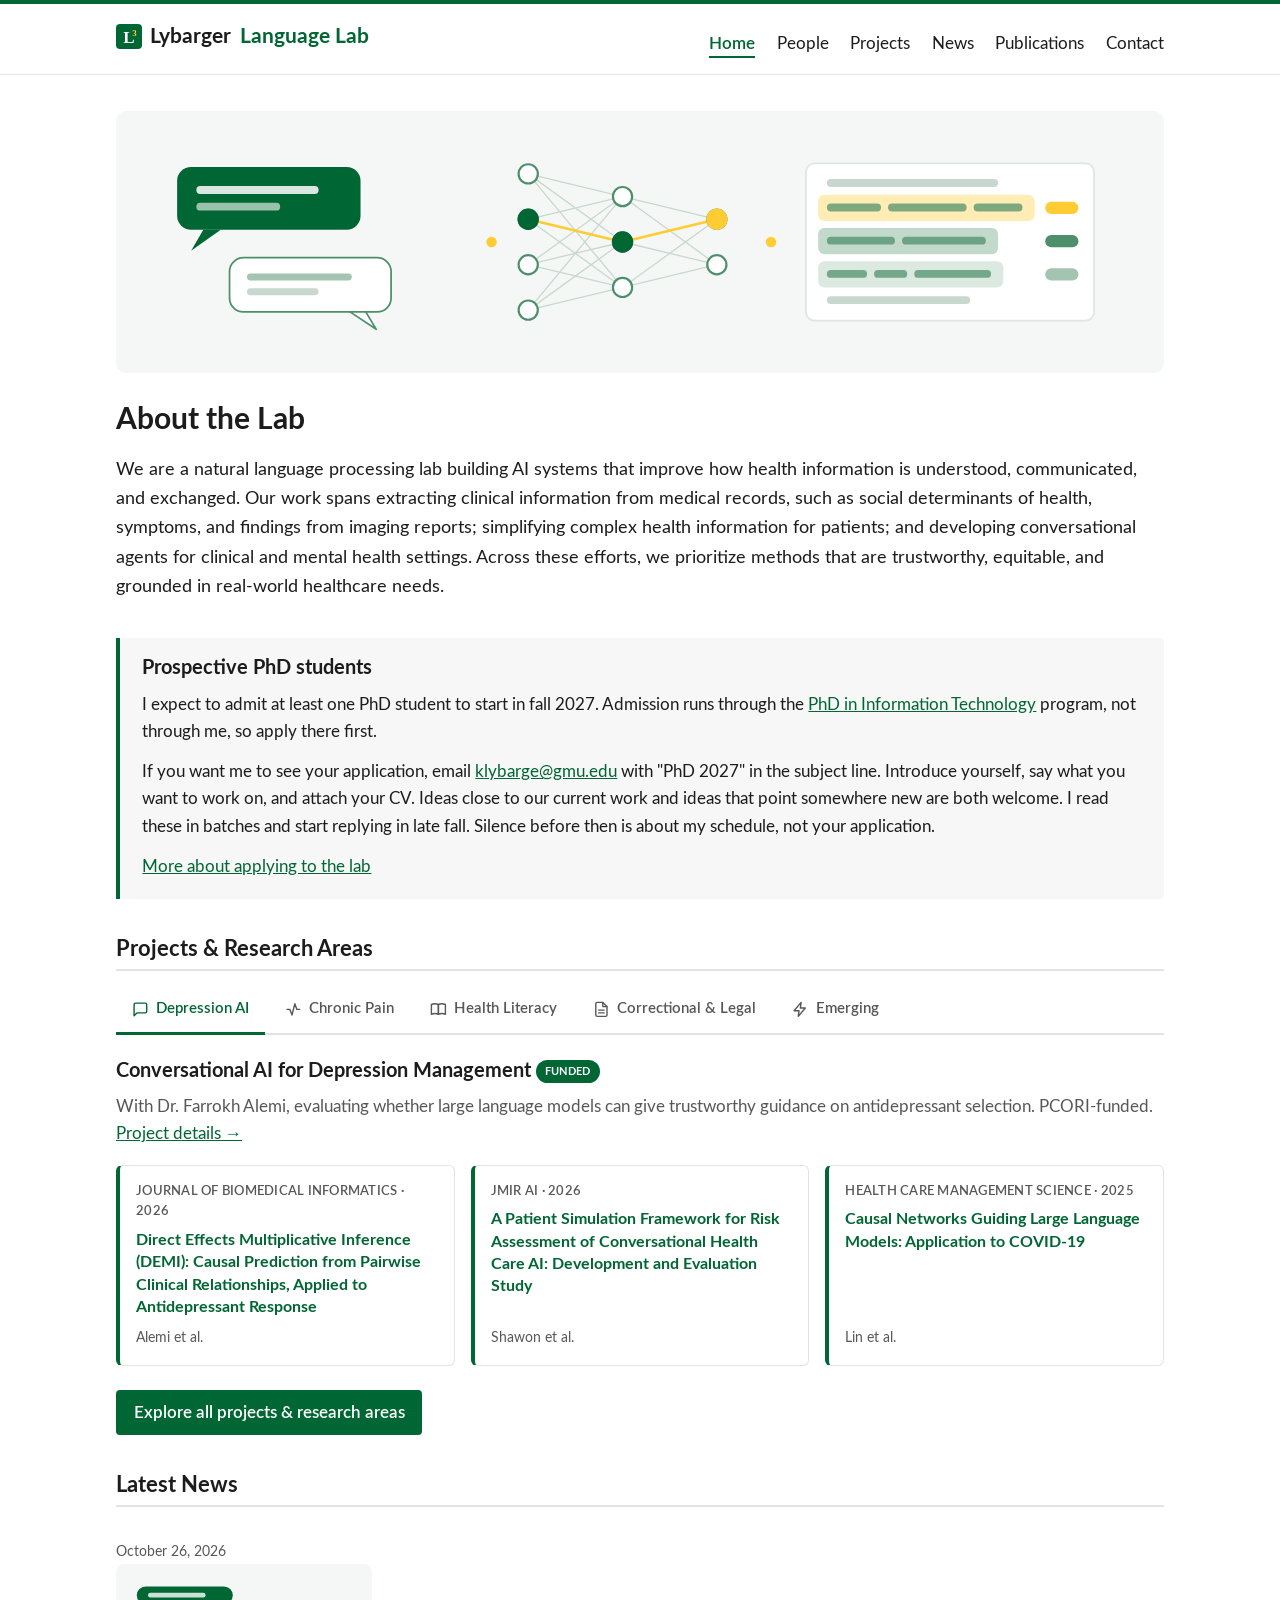
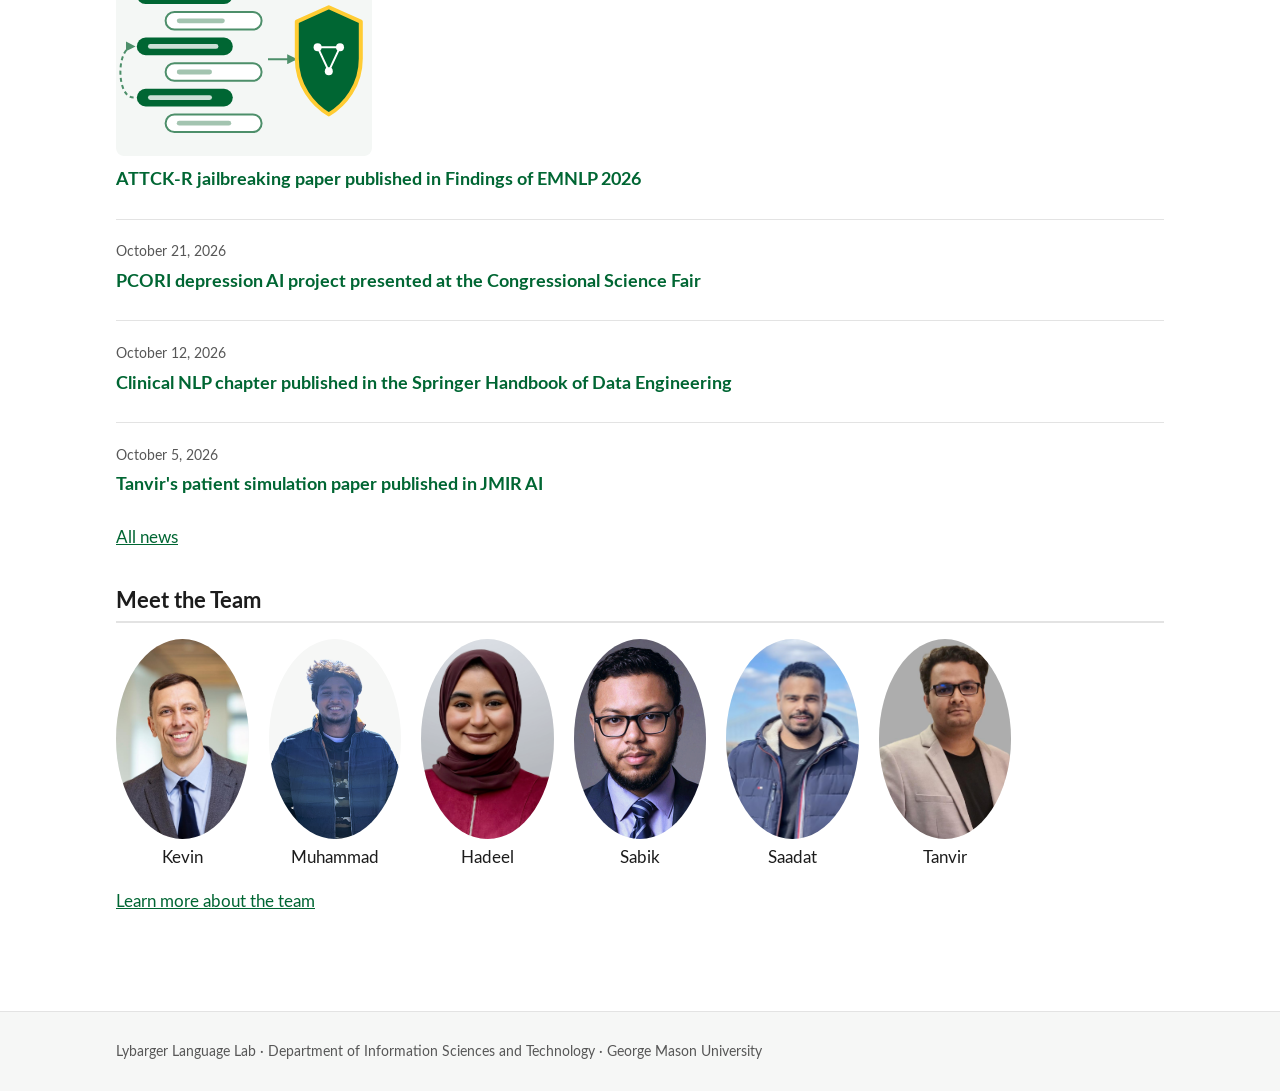
==== commit 187a6c3e: "ATTCK-R published in Findings of EMNLP: bib sync, cards, news item with figure" ====
--- a/site/index.html
+++ b/site/index.html
@@ -167,8 +167,8 @@
     <p class="tab-summary">Early-stage lines of work, one paper each so far: jailbreak resistance for protected LLMs, and diversity-aware retrieval-augmented generation. <a href="projects.html#emerging">Area details &rarr;</a></p>
     <ul class="paper-grid">
       <li class="paper-card">
-        <p class="paper-venue">EMNLP &middot; 2026 <span class="paper-status">In press</span></p>
-        <h4>ATTCK-R: Knowledge-Aware Long-Horizon Jailbreaking for Protected LLMs</h4>
+        <p class="paper-venue">Findings of EMNLP &middot; 2026</p>
+        <h4><a href="https://aclanthology.org/2026.findings-emnlp.2296/">ATTCK-R: Knowledge-Aware Long-Horizon Jailbreaking for Protected LLMs</a></h4>
         <p class="paper-authors">Rahman et al.</p>
       </li>
       <li class="paper-card">
@@ -183,11 +183,15 @@
 
 <h2>Latest News</h2>
 <article class="news-item">
+  <time datetime="2026-10-26">October 26, 2026</time>
+  <a class="news-item-featured" href="news.html#2026-10-26-attckr-findings-emnlp">
+    <img src="assets/images/attckr-long-horizon-jailbreaking.svg" alt="Illustration: a conversation thread with a looping-back arrow, leading to a gold-rimmed shield around a small network" width="640" height="480">
+    <h3>ATTCK-R jailbreaking paper published in Findings of EMNLP 2026</h3>
+  </a>
+</article>
+<article class="news-item">
   <time datetime="2026-10-21">October 21, 2026</time>
-  <a class="news-item-featured" href="news.html#2026-10-21-pcori-congressional-science-fair">
-    <img src="assets/images/pcori-science-fair-2026.jpg" alt="Kevin Lybarger, Farrokh Alemi, K. Pierre Eklou, and Vladimir Franzuela Cardenas at the project table, with a PCORI sign reading Evaluating Conversational AI for Depression Management" width="1000" height="667">
-    <h3>PCORI depression AI project presented at the Congressional Science Fair</h3>
-  </a>
+  <h3><a href="news.html#2026-10-21-pcori-congressional-science-fair">PCORI depression AI project presented at the Congressional Science Fair</a></h3>
 </article>
 <article class="news-item">
   <time datetime="2026-10-12">October 12, 2026</time>
@@ -196,10 +200,6 @@
 <article class="news-item">
   <time datetime="2026-10-05">October 5, 2026</time>
   <h3><a href="news.html#2026-10-05-tanvir-jmir-ai-published">Tanvir's patient simulation paper published in JMIR AI</a></h3>
-</article>
-<article class="news-item">
-  <time datetime="2026-09-22">September 22, 2026</time>
-  <h3><a href="news.html#2026-09-22-hadeel-healthcare-access-panel">Hadeel to join healthcare access panel at Mason</a></h3>
 </article>
 <p><a href="news.html">All news</a></p>
 
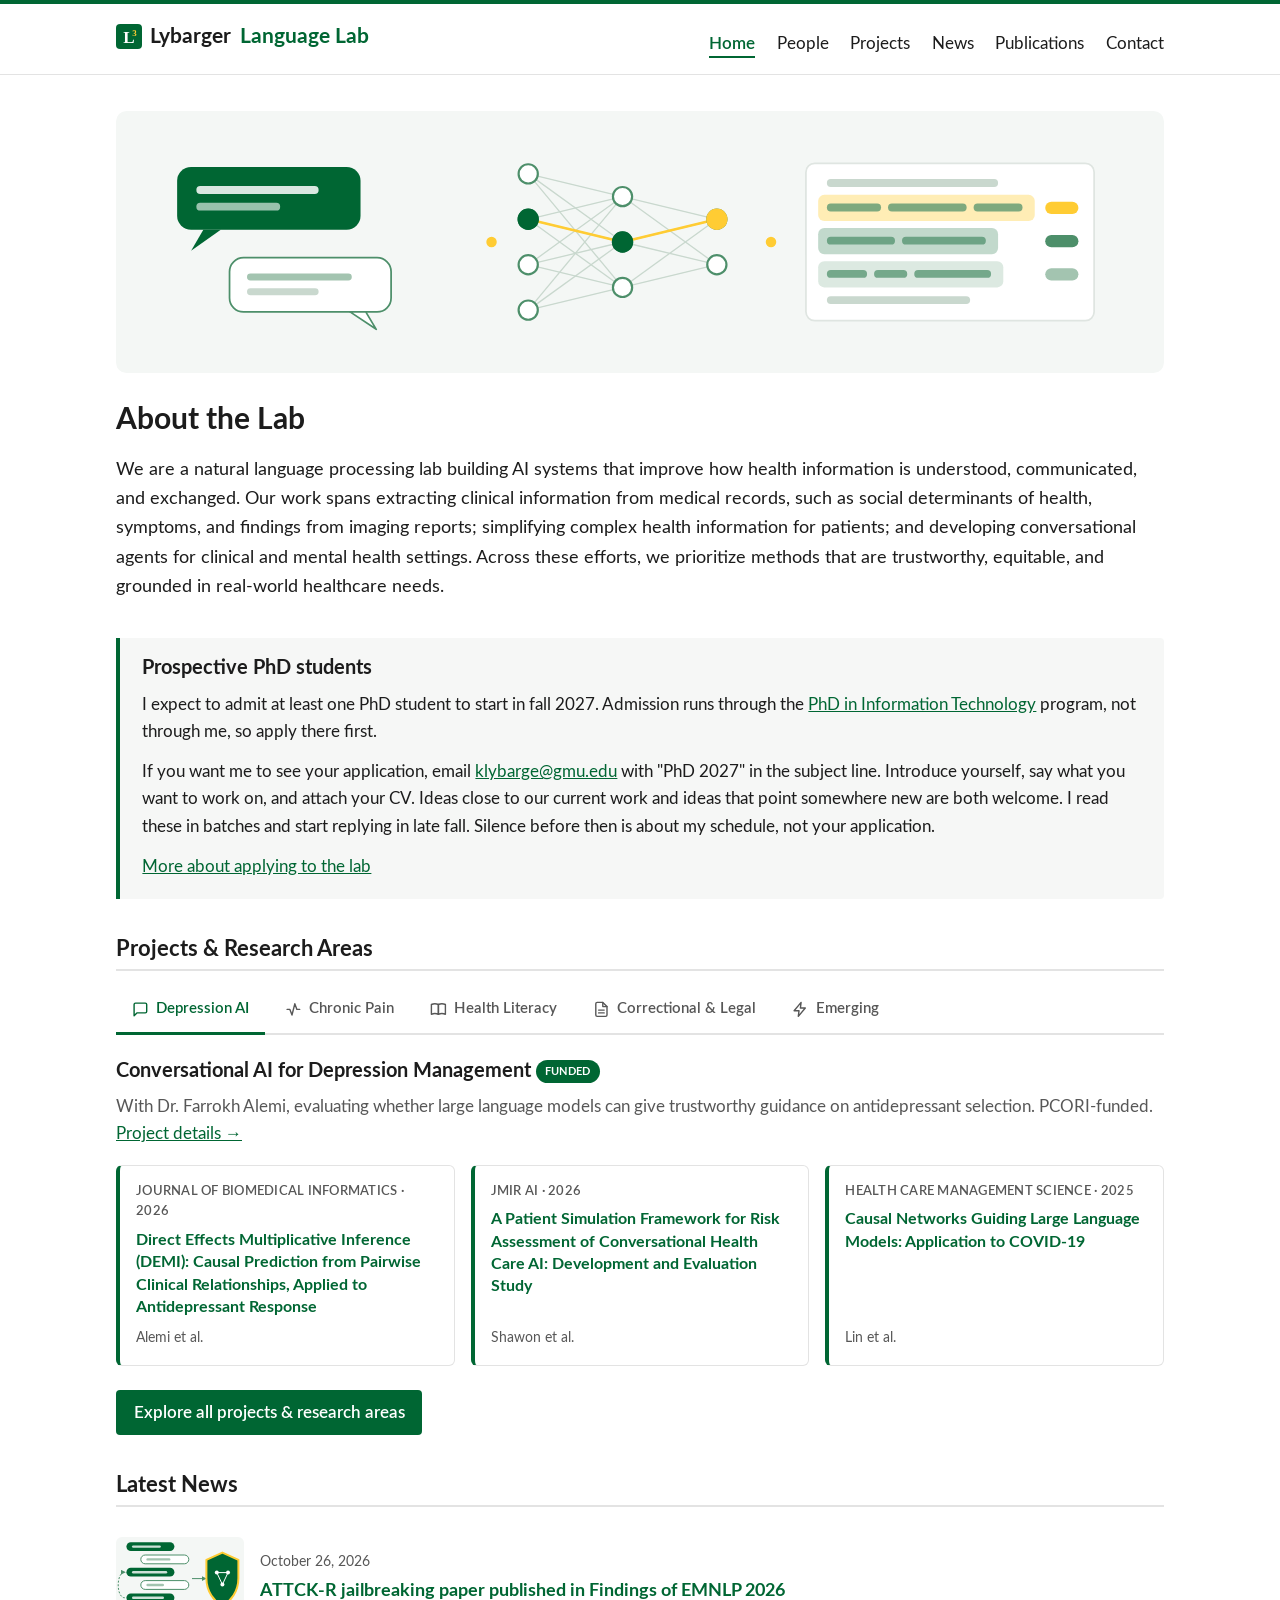
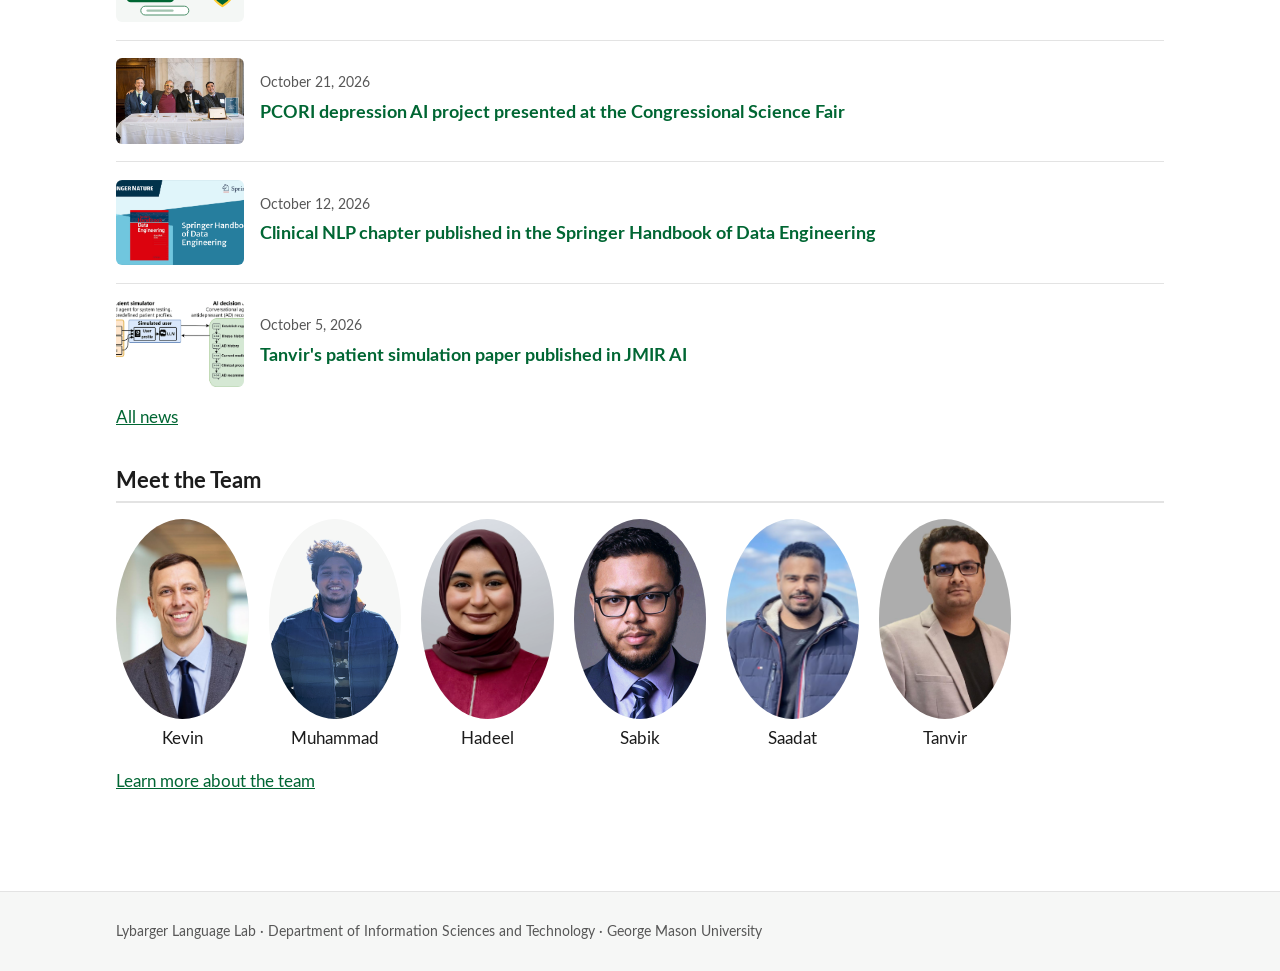
==== commit edd76a19: "ATTCK-R published in Findings of EMNLP; news item with figure; home strip as thumbnail rows" ====
--- a/site/index.html
+++ b/site/index.html
@@ -183,23 +183,40 @@
 
 <h2>Latest News</h2>
 <article class="news-item">
-  <time datetime="2026-10-26">October 26, 2026</time>
   <a class="news-item-featured" href="news.html#2026-10-26-attckr-findings-emnlp">
-    <img src="assets/images/attckr-long-horizon-jailbreaking.svg" alt="Illustration: a conversation thread with a looping-back arrow, leading to a gold-rimmed shield around a small network" width="640" height="480">
-    <h3>ATTCK-R jailbreaking paper published in Findings of EMNLP 2026</h3>
-  </a>
-</article>
-<article class="news-item">
-  <time datetime="2026-10-21">October 21, 2026</time>
-  <h3><a href="news.html#2026-10-21-pcori-congressional-science-fair">PCORI depression AI project presented at the Congressional Science Fair</a></h3>
-</article>
-<article class="news-item">
-  <time datetime="2026-10-12">October 12, 2026</time>
-  <h3><a href="news.html#2026-10-12-springer-clinical-nlp-chapter">Clinical NLP chapter published in the Springer Handbook of Data Engineering</a></h3>
-</article>
-<article class="news-item">
-  <time datetime="2026-10-05">October 5, 2026</time>
-  <h3><a href="news.html#2026-10-05-tanvir-jmir-ai-published">Tanvir's patient simulation paper published in JMIR AI</a></h3>
+    <img src="assets/images/attckr-long-horizon-jailbreaking.svg" alt="" width="640" height="480">
+    <div>
+      <time datetime="2026-10-26">October 26, 2026</time>
+      <h3>ATTCK-R jailbreaking paper published in Findings of EMNLP 2026</h3>
+    </div>
+  </a>
+</article>
+<article class="news-item">
+  <a class="news-item-featured" href="news.html#2026-10-21-pcori-congressional-science-fair">
+    <img src="assets/images/pcori-science-fair-2026.jpg" alt="" width="1000" height="667">
+    <div>
+      <time datetime="2026-10-21">October 21, 2026</time>
+      <h3>PCORI depression AI project presented at the Congressional Science Fair</h3>
+    </div>
+  </a>
+</article>
+<article class="news-item">
+  <a class="news-item-featured" href="news.html#2026-10-12-springer-clinical-nlp-chapter">
+    <img src="assets/images/springer-handbook-data-engineering.png" alt="" width="1000" height="523">
+    <div>
+      <time datetime="2026-10-12">October 12, 2026</time>
+      <h3>Clinical NLP chapter published in the Springer Handbook of Data Engineering</h3>
+    </div>
+  </a>
+</article>
+<article class="news-item">
+  <a class="news-item-featured" href="news.html#2026-10-05-tanvir-jmir-ai-published">
+    <img src="assets/images/tanvir-patient-simulator.png" alt="" width="1000" height="459">
+    <div>
+      <time datetime="2026-10-05">October 5, 2026</time>
+      <h3>Tanvir's patient simulation paper published in JMIR AI</h3>
+    </div>
+  </a>
 </article>
 <p><a href="news.html">All news</a></p>
 
--- a/site/assets/css/styles.css
+++ b/site/assets/css/styles.css
@@ -405,21 +405,33 @@
 .news-item h3 a:hover,
 .news-item h3 a:focus-visible { text-decoration: underline; }
 
-/* A news item with a photo: image stacked above the heading, both inside
-   one link so keyboard/screen-reader users get a single target. */
+/* Home strip: every item is one link wrapping a thumbnail and its date and
+   headline, thumbnail left, text right, so keyboard and screen reader users
+   get a single target per item. Thumbnails are recognition cues, cropped to
+   one 3:2 box and carrying alt=""; the headline says what the item is. Every
+   news item ships with an image (decision log, 2026-10-26). */
 .news-item-featured {
-  display: block;
+  display: flex;
+  align-items: center;
+  gap: 1rem;
   color: inherit;
   text-decoration: none;
 }
 
 .news-item-featured img {
-  display: block;
-  width: 100%;
-  max-width: 16rem;
-  height: auto;
+  flex: 0 0 6rem;
+  width: 6rem;
+  height: 4rem;
+  object-fit: cover;
   border-radius: 6px;
-  margin: 0 0 0.6rem;
+}
+
+@media (min-width: 42rem) {
+  .news-item-featured img {
+    flex-basis: 8rem;
+    width: 8rem;
+    height: 5.333rem;
+  }
 }
 
 .news-item-featured h3 { color: var(--green); }
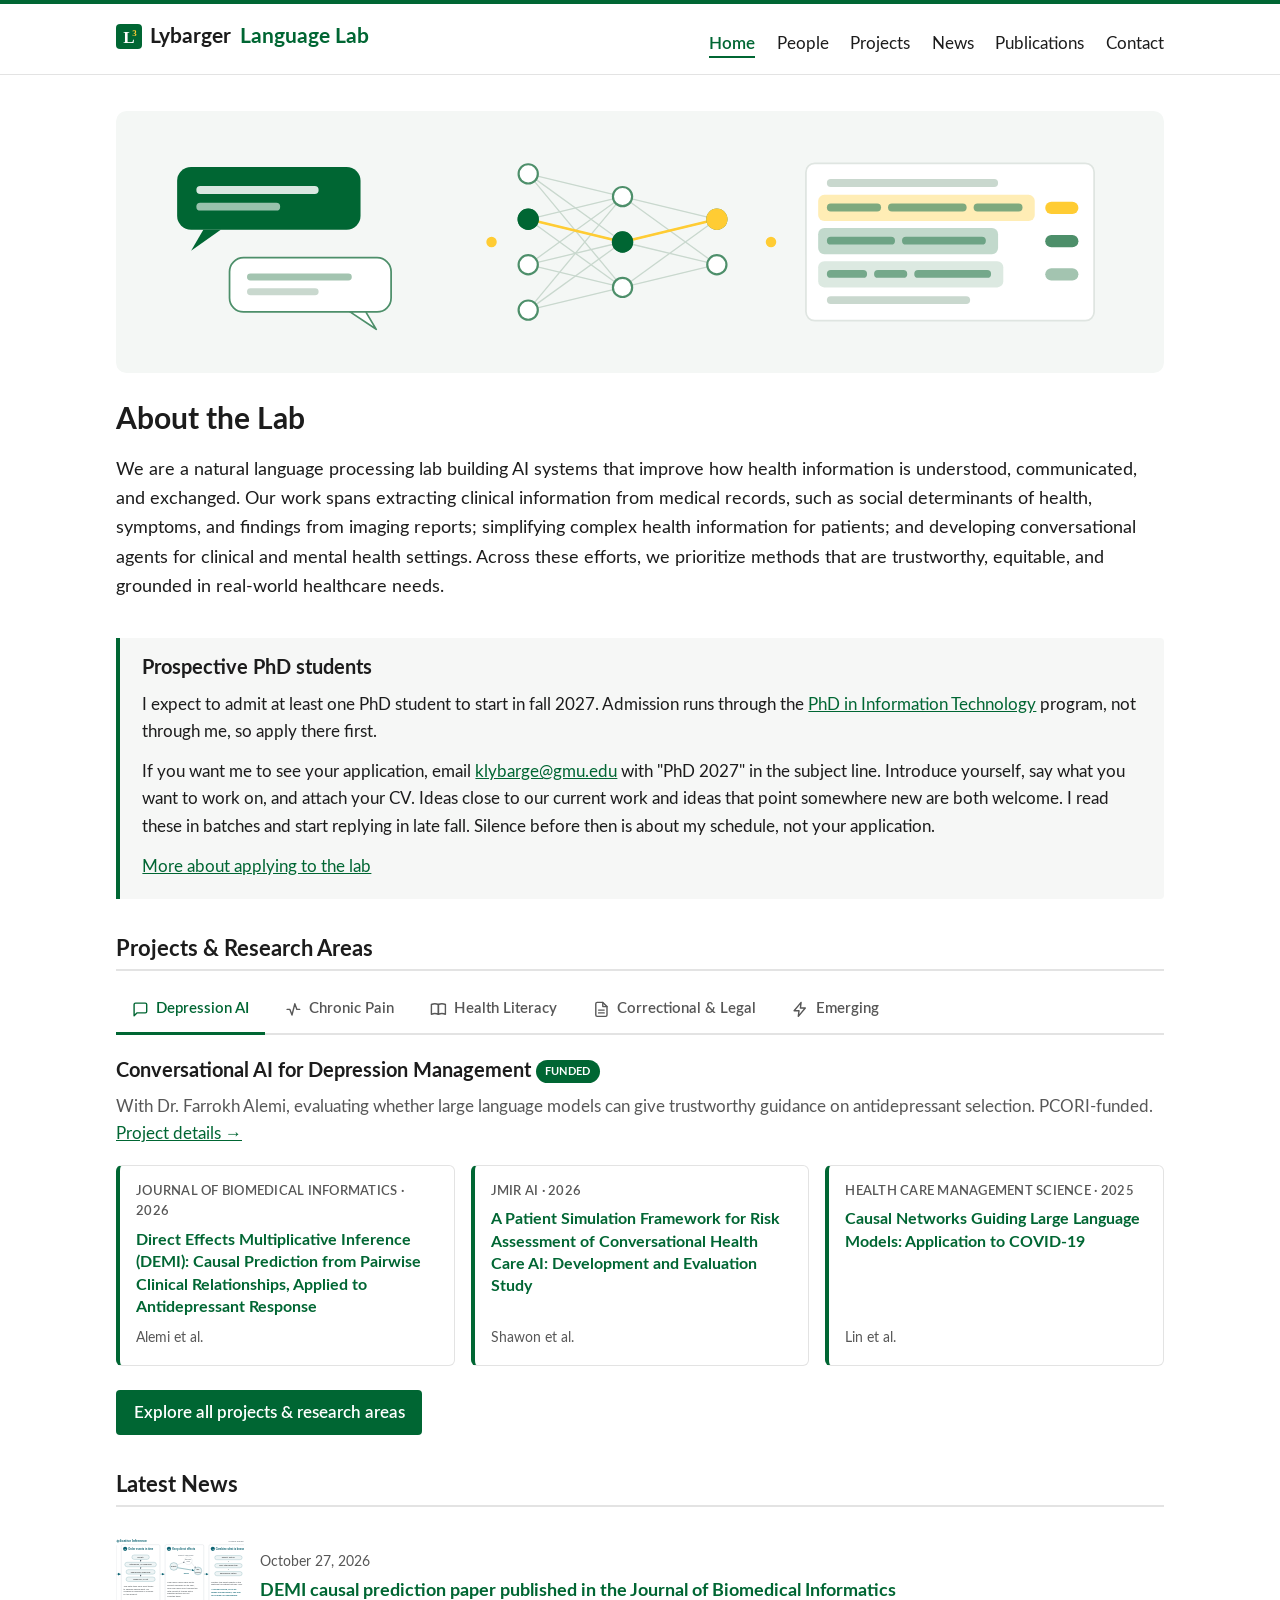
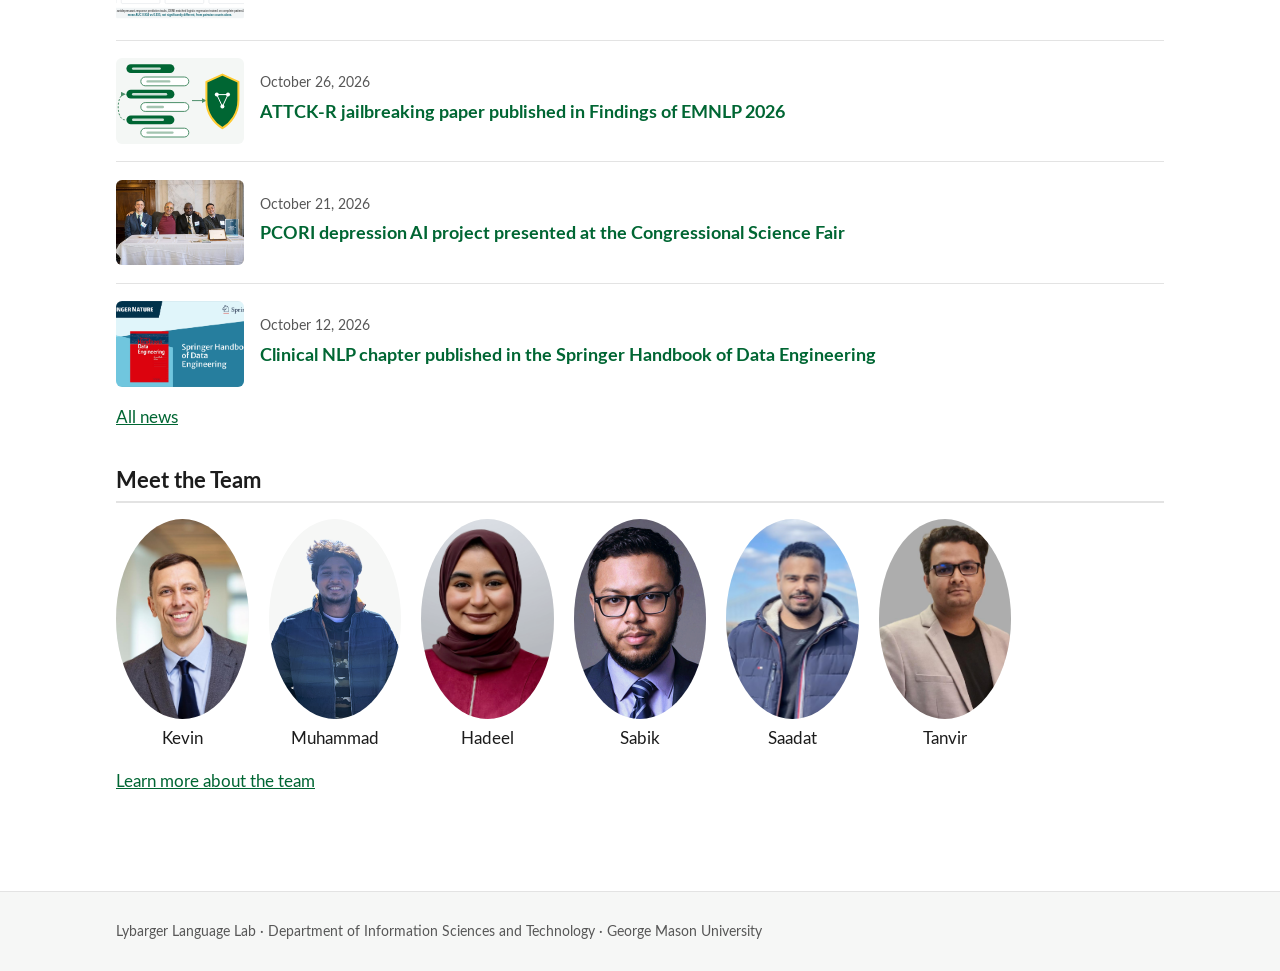
==== commit 7413c3e9: "DEMI published in JBI: volume, dated share link, news item with graphical abstract Co-Authored-By: C" ====
--- a/site/index.html
+++ b/site/index.html
@@ -183,6 +183,15 @@
 
 <h2>Latest News</h2>
 <article class="news-item">
+  <a class="news-item-featured" href="news.html#2026-10-27-demi-jbi-published">
+    <img src="assets/images/demi-graphical-abstract.svg" alt="" width="1328" height="531">
+    <div>
+      <time datetime="2026-10-27">October 27, 2026</time>
+      <h3>DEMI causal prediction paper published in the Journal of Biomedical Informatics</h3>
+    </div>
+  </a>
+</article>
+<article class="news-item">
   <a class="news-item-featured" href="news.html#2026-10-26-attckr-findings-emnlp">
     <img src="assets/images/attckr-long-horizon-jailbreaking.svg" alt="" width="640" height="480">
     <div>
@@ -206,15 +215,6 @@
     <div>
       <time datetime="2026-10-12">October 12, 2026</time>
       <h3>Clinical NLP chapter published in the Springer Handbook of Data Engineering</h3>
-    </div>
-  </a>
-</article>
-<article class="news-item">
-  <a class="news-item-featured" href="news.html#2026-10-05-tanvir-jmir-ai-published">
-    <img src="assets/images/tanvir-patient-simulator.png" alt="" width="1000" height="459">
-    <div>
-      <time datetime="2026-10-05">October 5, 2026</time>
-      <h3>Tanvir's patient simulation paper published in JMIR AI</h3>
     </div>
   </a>
 </article>
--- a/site/assets/css/styles.css
+++ b/site/assets/css/styles.css
@@ -456,6 +456,19 @@
   border-radius: 6px;
   margin: 0.6rem 0 0.75rem;
 }
+
+/* Wide labeled diagram, such as a graphical abstract, opt-in on the image:
+   class="news-figure news-figure-wide", on a stacked item (not news-side).
+   It spans the column so its text stays as large as the layout allows, and
+   it sits in a.news-figure-link pointing at the file, so a reader can open
+   it full size. */
+.news-figure-link {
+  display: block;
+  width: fit-content;
+  max-width: 100%;
+}
+
+.news-figure-wide { max-width: 100%; }
 
 /* Figure beside the text, opt-in: class="news-item news-side". The figure
    takes the left column across all rows; date, headline, and text fill the
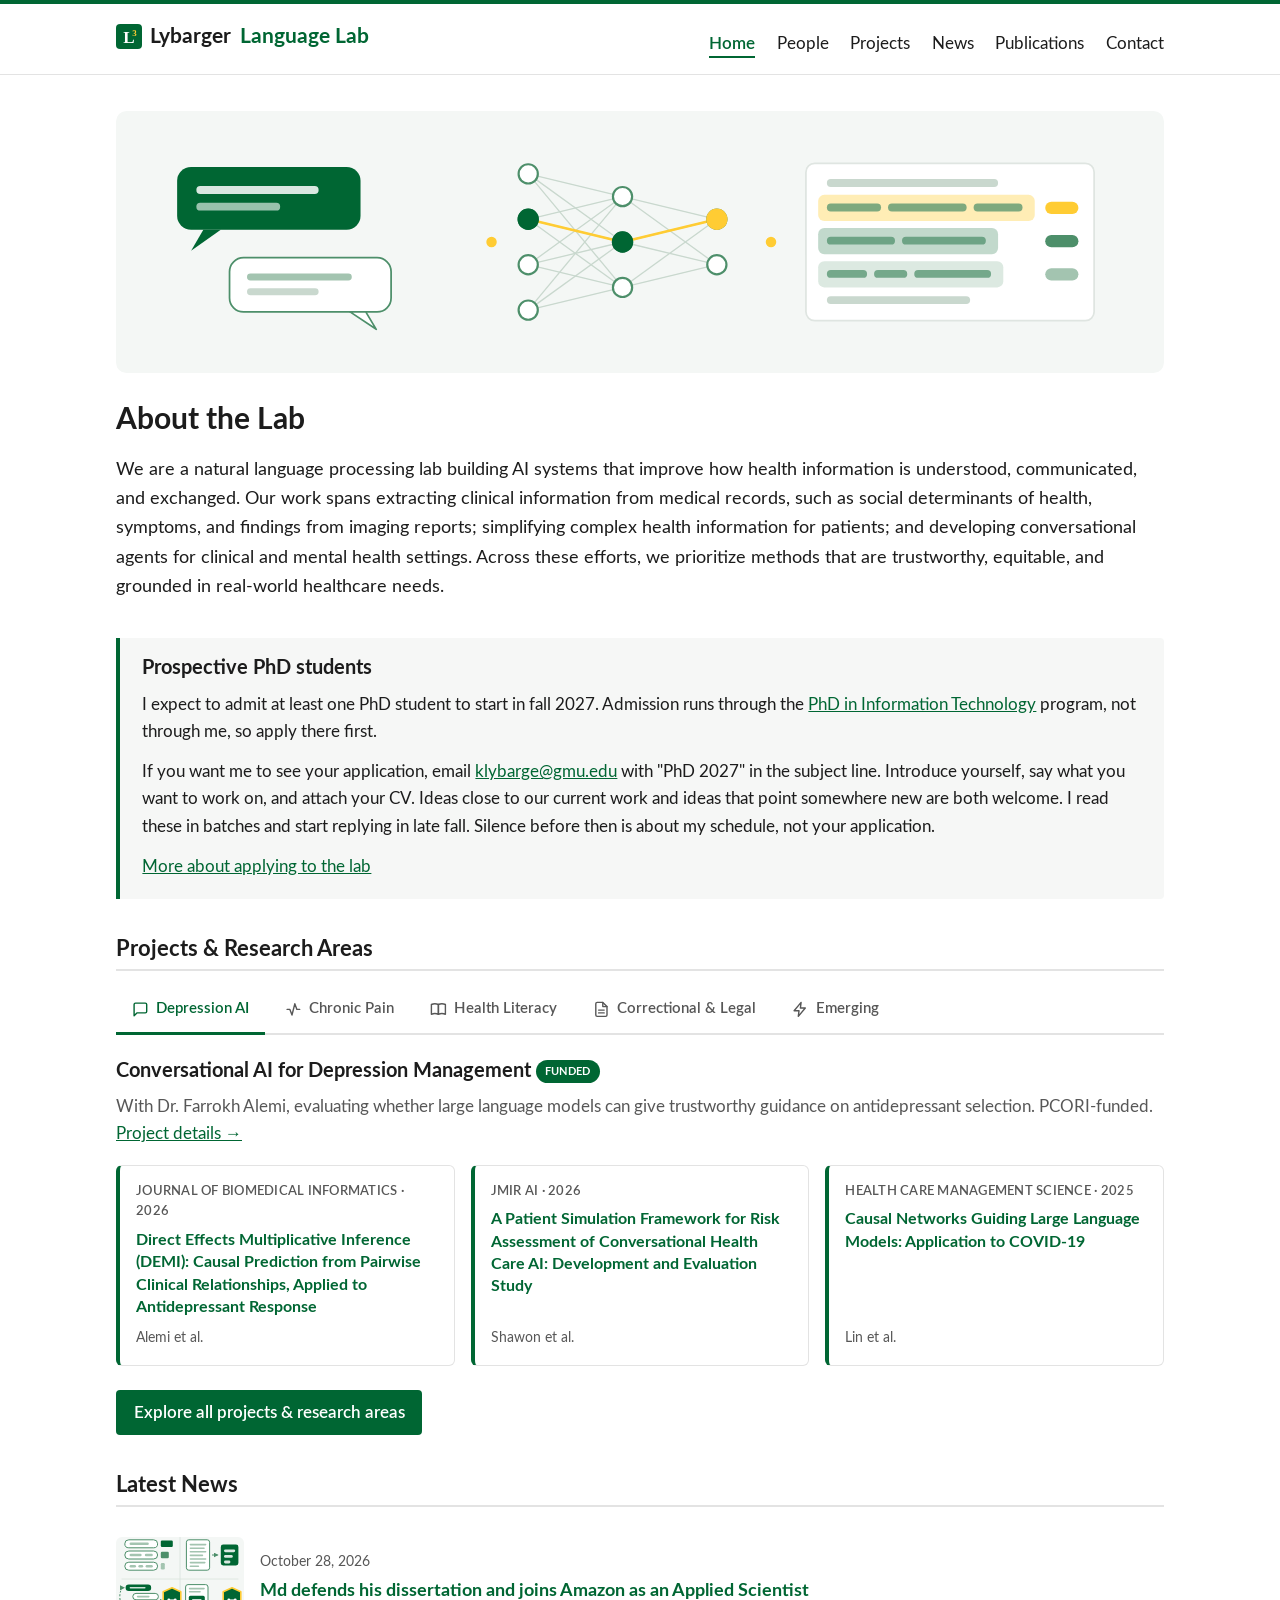
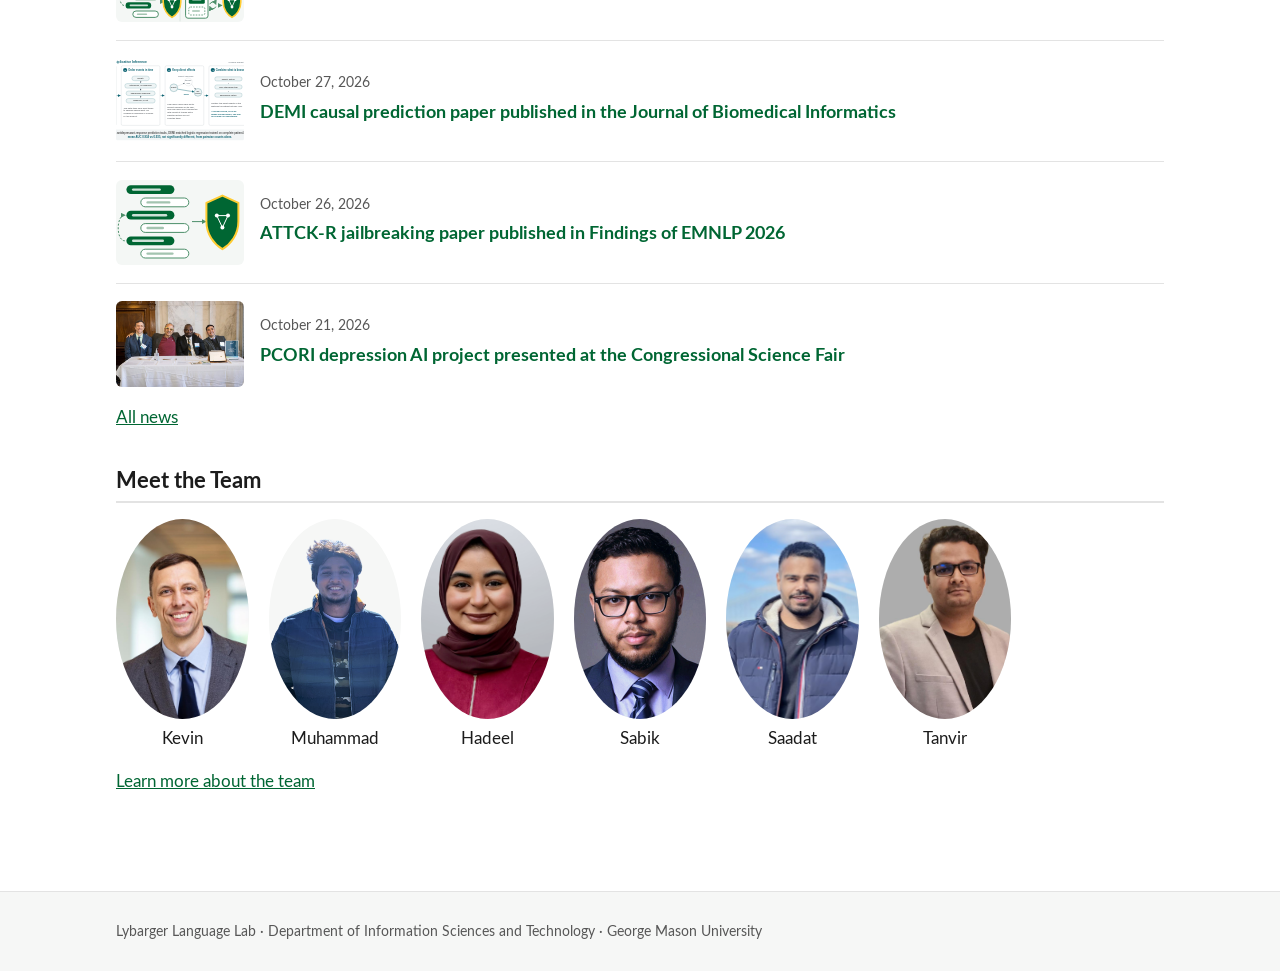
==== commit b1cf8f74: "News: Md's dissertation defense and move to Amazon" ====
--- a/site/index.html
+++ b/site/index.html
@@ -183,6 +183,15 @@
 
 <h2>Latest News</h2>
 <article class="news-item">
+  <a class="news-item-featured" href="news.html#2026-10-28-md-dissertation-defense">
+    <img src="assets/images/md-dissertation-defense.svg" alt="" width="640" height="480">
+    <div>
+      <time datetime="2026-10-28">October 28, 2026</time>
+      <h3>Md defends his dissertation and joins Amazon as an Applied Scientist</h3>
+    </div>
+  </a>
+</article>
+<article class="news-item">
   <a class="news-item-featured" href="news.html#2026-10-27-demi-jbi-published">
     <img src="assets/images/demi-graphical-abstract.svg" alt="" width="1328" height="531">
     <div>
@@ -206,15 +215,6 @@
     <div>
       <time datetime="2026-10-21">October 21, 2026</time>
       <h3>PCORI depression AI project presented at the Congressional Science Fair</h3>
-    </div>
-  </a>
-</article>
-<article class="news-item">
-  <a class="news-item-featured" href="news.html#2026-10-12-springer-clinical-nlp-chapter">
-    <img src="assets/images/springer-handbook-data-engineering.png" alt="" width="1000" height="523">
-    <div>
-      <time datetime="2026-10-12">October 12, 2026</time>
-      <h3>Clinical NLP chapter published in the Springer Handbook of Data Engineering</h3>
     </div>
   </a>
 </article>
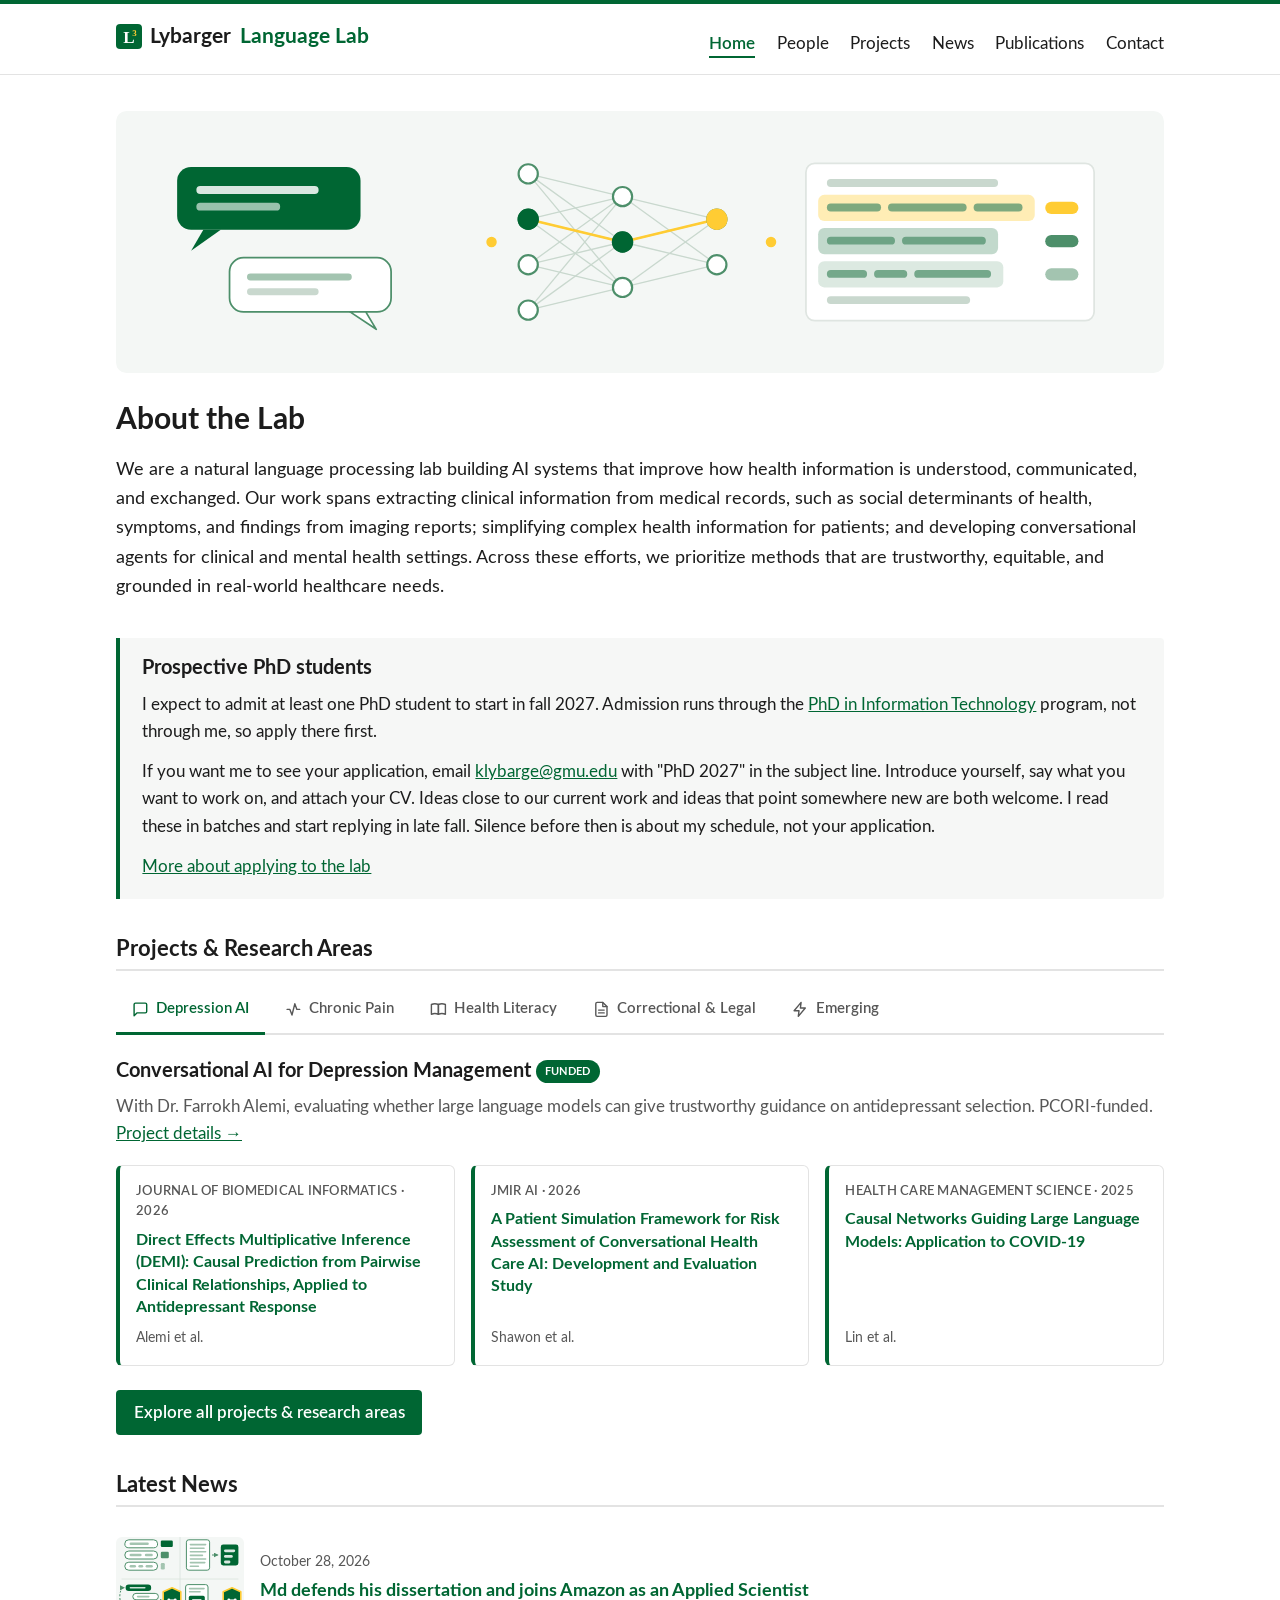
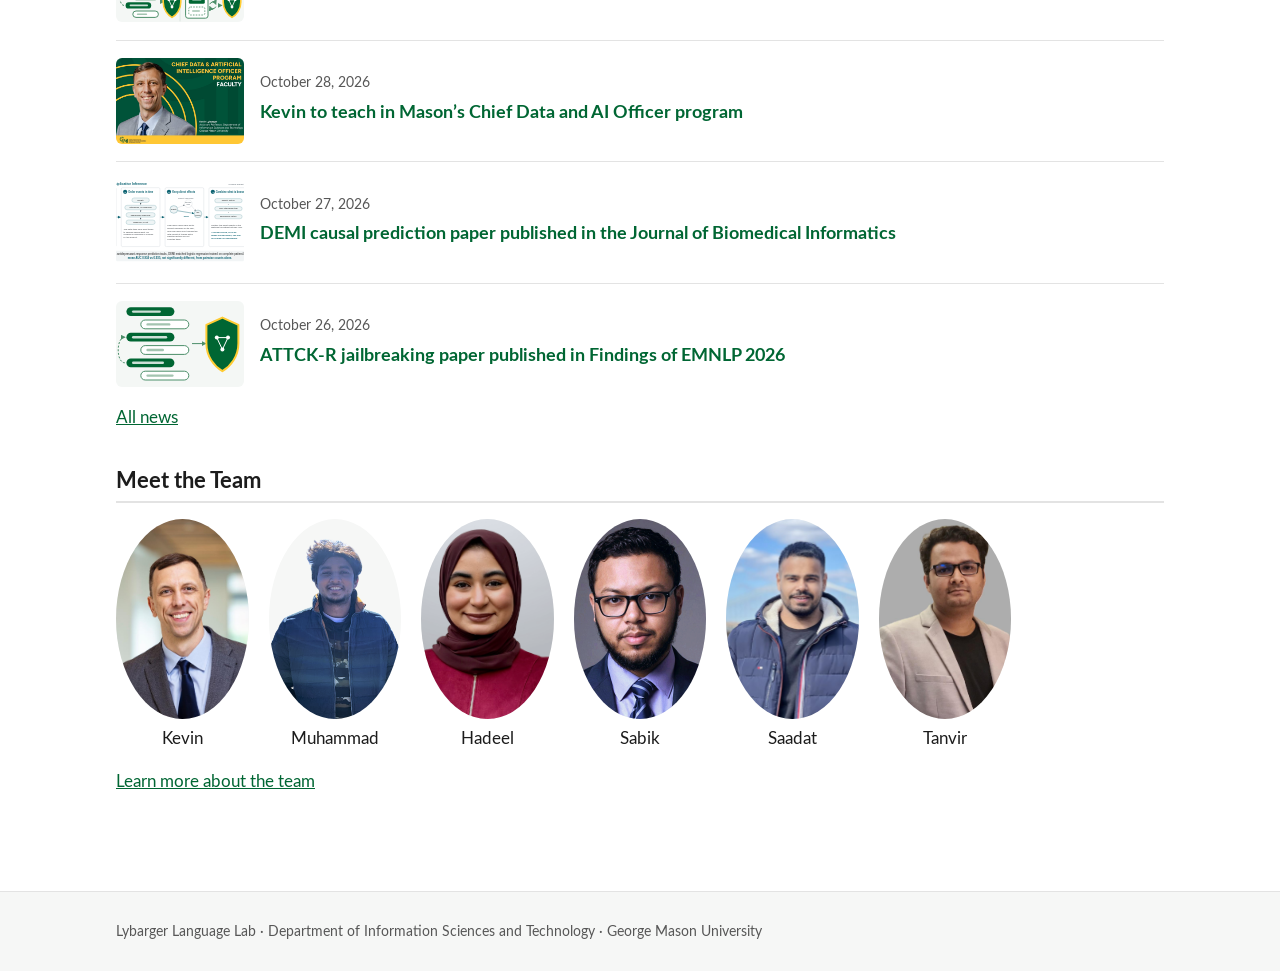
==== commit da3d6c82: "Add news item: Costello Chief Data and AI Officer program Co-Authored-By: Claude Opus 5.5 <noreply@a" ====
--- a/site/index.html
+++ b/site/index.html
@@ -192,6 +192,15 @@
   </a>
 </article>
 <article class="news-item">
+  <a class="news-item-featured" href="news.html#2026-10-28-costello-cdaio-faculty">
+    <img src="assets/images/costello-cdaio-faculty-2027.jpg" alt="" width="1000" height="667">
+    <div>
+      <time datetime="2026-10-28">October 28, 2026</time>
+      <h3>Kevin to teach in Mason&rsquo;s Chief Data and AI Officer program</h3>
+    </div>
+  </a>
+</article>
+<article class="news-item">
   <a class="news-item-featured" href="news.html#2026-10-27-demi-jbi-published">
     <img src="assets/images/demi-graphical-abstract.svg" alt="" width="1328" height="531">
     <div>
@@ -206,15 +215,6 @@
     <div>
       <time datetime="2026-10-26">October 26, 2026</time>
       <h3>ATTCK-R jailbreaking paper published in Findings of EMNLP 2026</h3>
-    </div>
-  </a>
-</article>
-<article class="news-item">
-  <a class="news-item-featured" href="news.html#2026-10-21-pcori-congressional-science-fair">
-    <img src="assets/images/pcori-science-fair-2026.jpg" alt="" width="1000" height="667">
-    <div>
-      <time datetime="2026-10-21">October 21, 2026</time>
-      <h3>PCORI depression AI project presented at the Congressional Science Fair</h3>
     </div>
   </a>
 </article>
